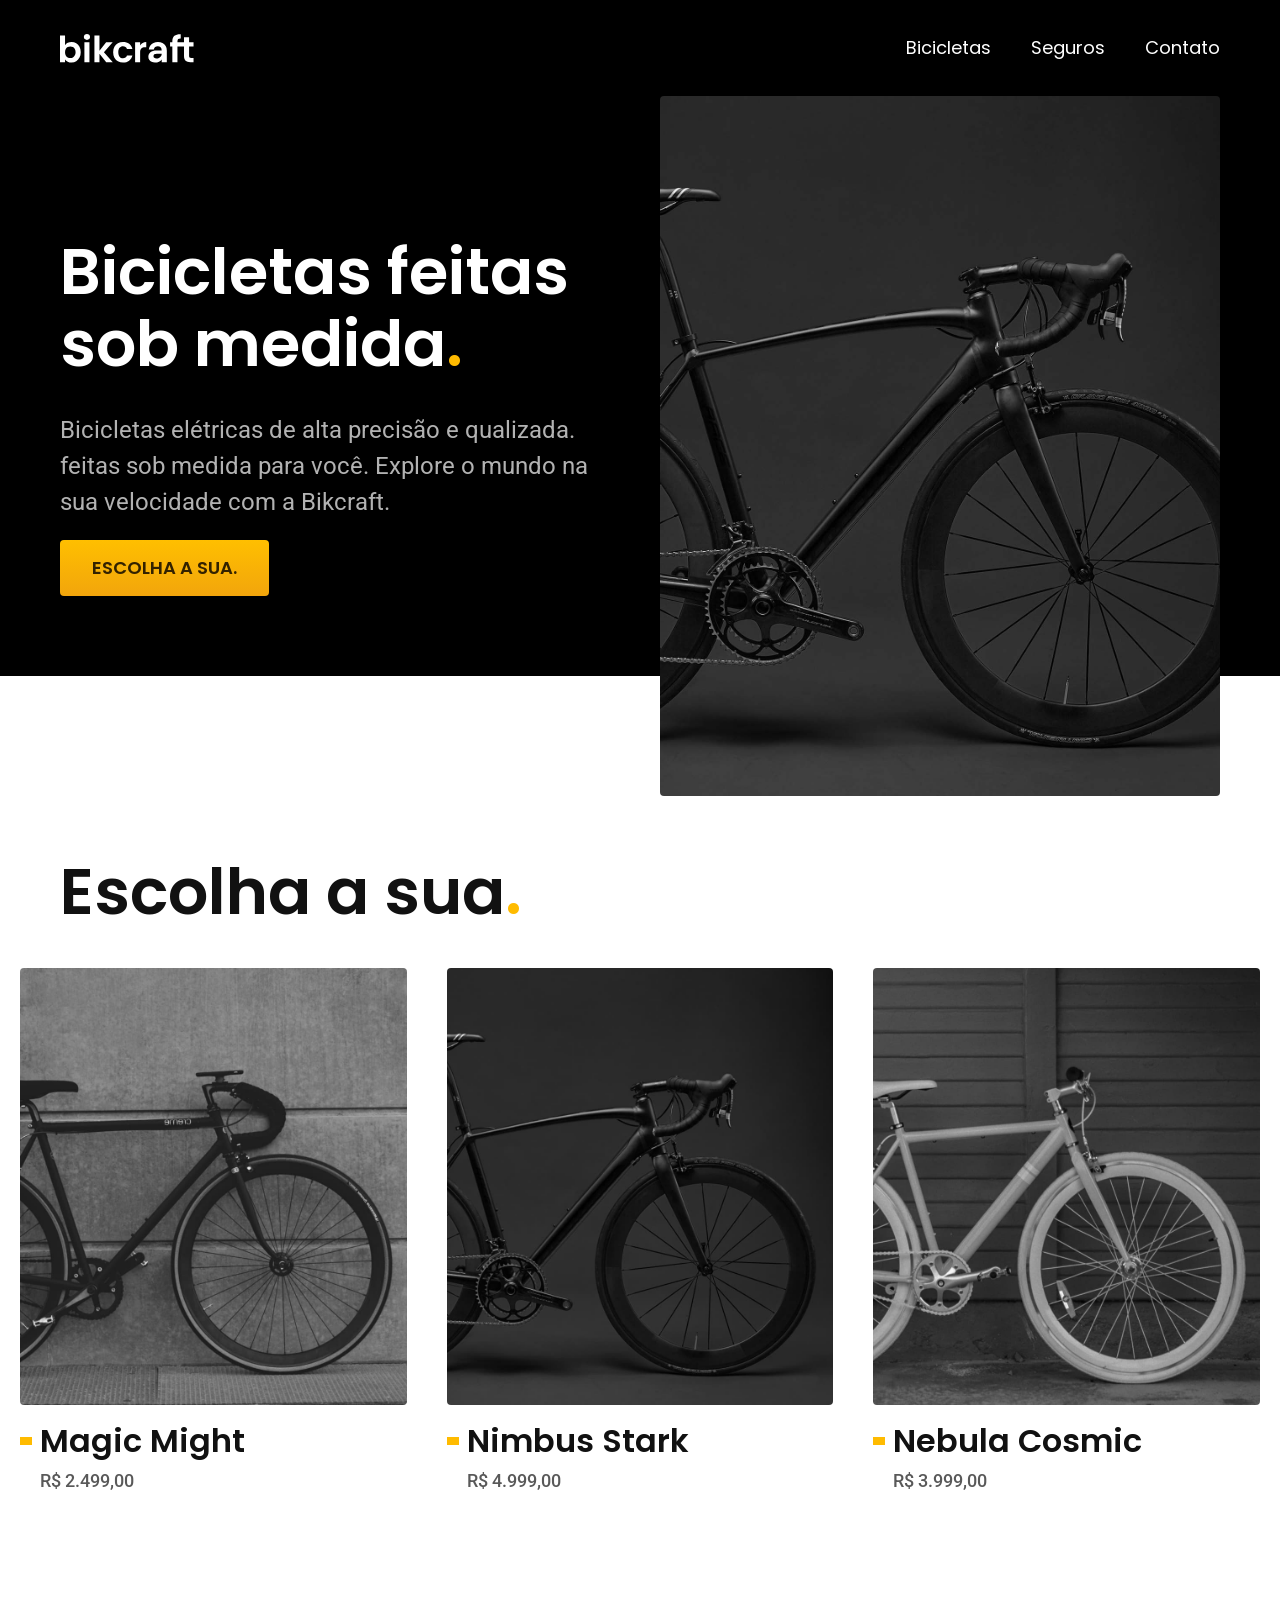
==== index.html @ 923df73c "Inclusão da classe container no projeto Bikcraft. Implementação da classe utilitária container no pr" ====
<!DOCTYPE html>
<html lang="pt-BR">

    <head>
        <meta charset="UTF-8">
        <meta name="viewport" content="width=device-width, initial-scale=1.0">
        <meta name="description" content="Bicicletas elétricas de alta precisão e qualidade, feitas sob medida para o cliente.  Explore o mundo na sua velocidade com a Bikcraft.">
        <title>Bikcraft - Bicicletas Elétricas</title>
        <link rel="stylesheet" href="css/style.css">

        <link rel="preconnect" href="https://fonts.googleapis.com">
        <link rel="preconnect" href="https://fonts.gstatic.com" crossorigin>
        <link href="https://fonts.googleapis.com/css2?family=Poppins:wght@400;600&family=Roboto:wght@400;500&display=swap" rel="stylesheet">

    </head>

    <body>

        <header class="header_background">
            <section class="header_container container">
                <div class="logo">
                    <a href="index.html" title="Página principal">
                        <img src="img/bikcraft.svg" alt="Logo da Bikcraft">
                    </a>
                </div>
                <nav aria-label="Navegação Primária">
                    <ul class="header_menu font-1-m cor_0">
                        <li>
                            <a href="pages/bicicleta.html" title="Página sobre bicicletas">Bicicletas</a>
                        </li>
                        <li>
                            <a href="pages/seguros.html" title="Página sobre seguros">Seguros</a>
                        </li>
                        <li>
                            <a href="pages/contato.html" title="Página sobre contato">Contato</a>
                        </li>
                    </ul>
                </nav>
            </section>
        </header>

        <main class="introducao_background">
            <section class="introducao_container container">
                <div class="introducao_conteudo">
                    <h1 class="font-1-xxl cor_0">Bicicletas feitas sob medida<span class="cor_p1">.</span></h1>
                    <p class="font-2-l cor_5">
                        Bicicletas elétricas de alta precisão e qualizada. feitas sob medida para você.  Explore o mundo na sua velocidade com a Bikcraft.
                    </p>
                    <a href="pages/bicicleta.html" class="botao">Escolha a sua.</a>
                </div>
                <div class="introducao_imagem">
                    <img src="img/fotos/introducao.jpg" alt="Uma bicicleta el´trica preta">
                </div>
            </section>
        </main>

        <article class="bicicletas_lista">
            <h2 class="font-1-xxl container">Escolha a sua<span class="cor_p1">.</span></h2>
            <ul>
                <li>
                    <a href="pages/bicicletas/magic.html">
                        <img src="img/bicicletas/magic-home.jpg" alt="Bicicleta preta">
                        <h3 class="font-1-xl">Magic Might</h3>
                        <span class="font-2-m cor_8">R$ 2.499,00</span>
                    </a>
                </li>

                <li>
                    <a href="pages/bicicletas/nimbus.html">
                        <img src="img/bicicletas/nimbus-home.jpg" alt="Bicicleta preta">
                        <h3 class="font-1-xl">Nimbus Stark</h3>
                        <span class="font-2-m cor_8">R$ 4.999,00</span>
                    </a>
                </li>

                <li>
                    <a href="pages/bicicletas/magic.html">
                        <img src="img/bicicletas/nebula-home.jpg" alt="Bicicleta preta">
                        <h3 class="font-1-xl">Nebula Cosmic</h3>
                        <span class="font-2-m cor_8">R$ 3.999,00</span>
                    </a>
                </li>
            </ul>
        </article>

    </body>

</html>
---- css/style.css ----
@import url("./global/global.css");
@import url("./utilidades/tipografia.css");
@import url("./utilidades/cores.css");

@import url("./global/header.css");

/* Utilidades */
@import url("./utilidades/componentes.css");

/* Home */
@import url("./home/introducao.css");

/* Bicicletas */
@import url("./bicicletas/bicicletas_lista.css");
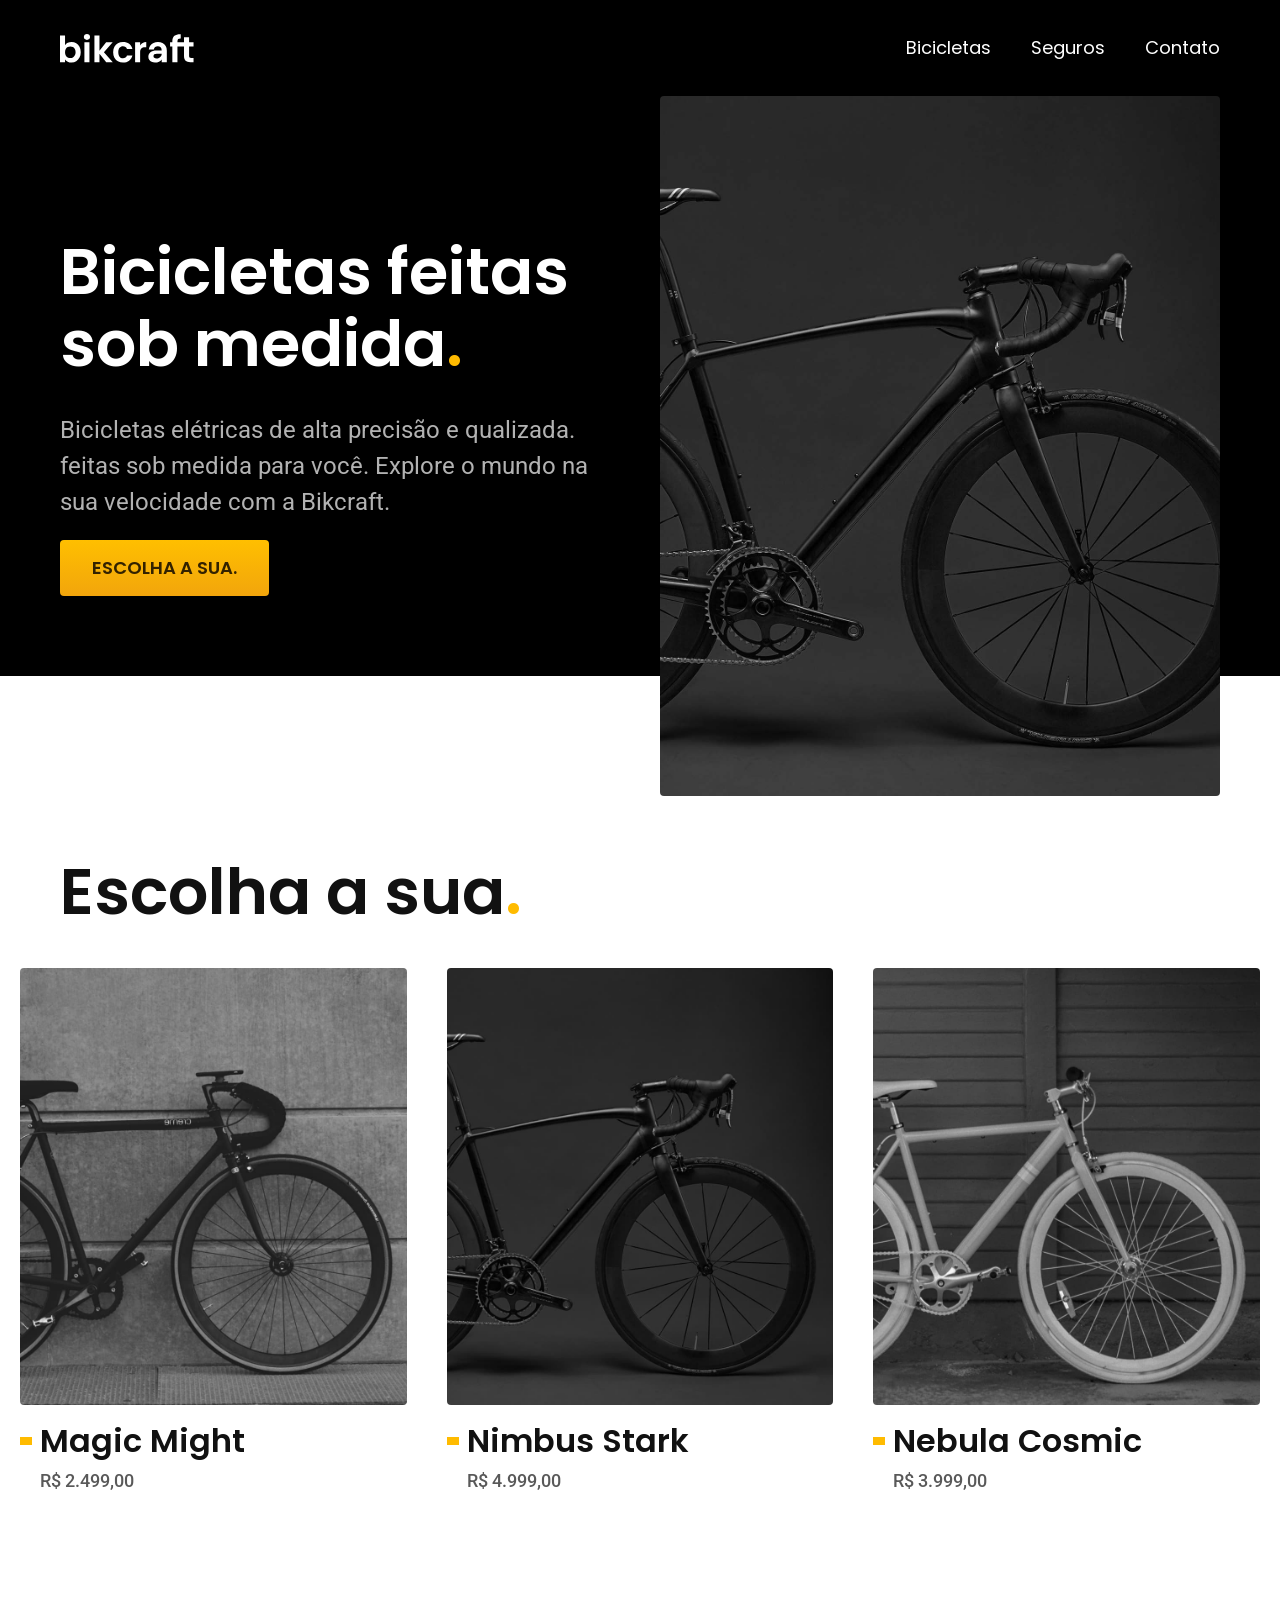
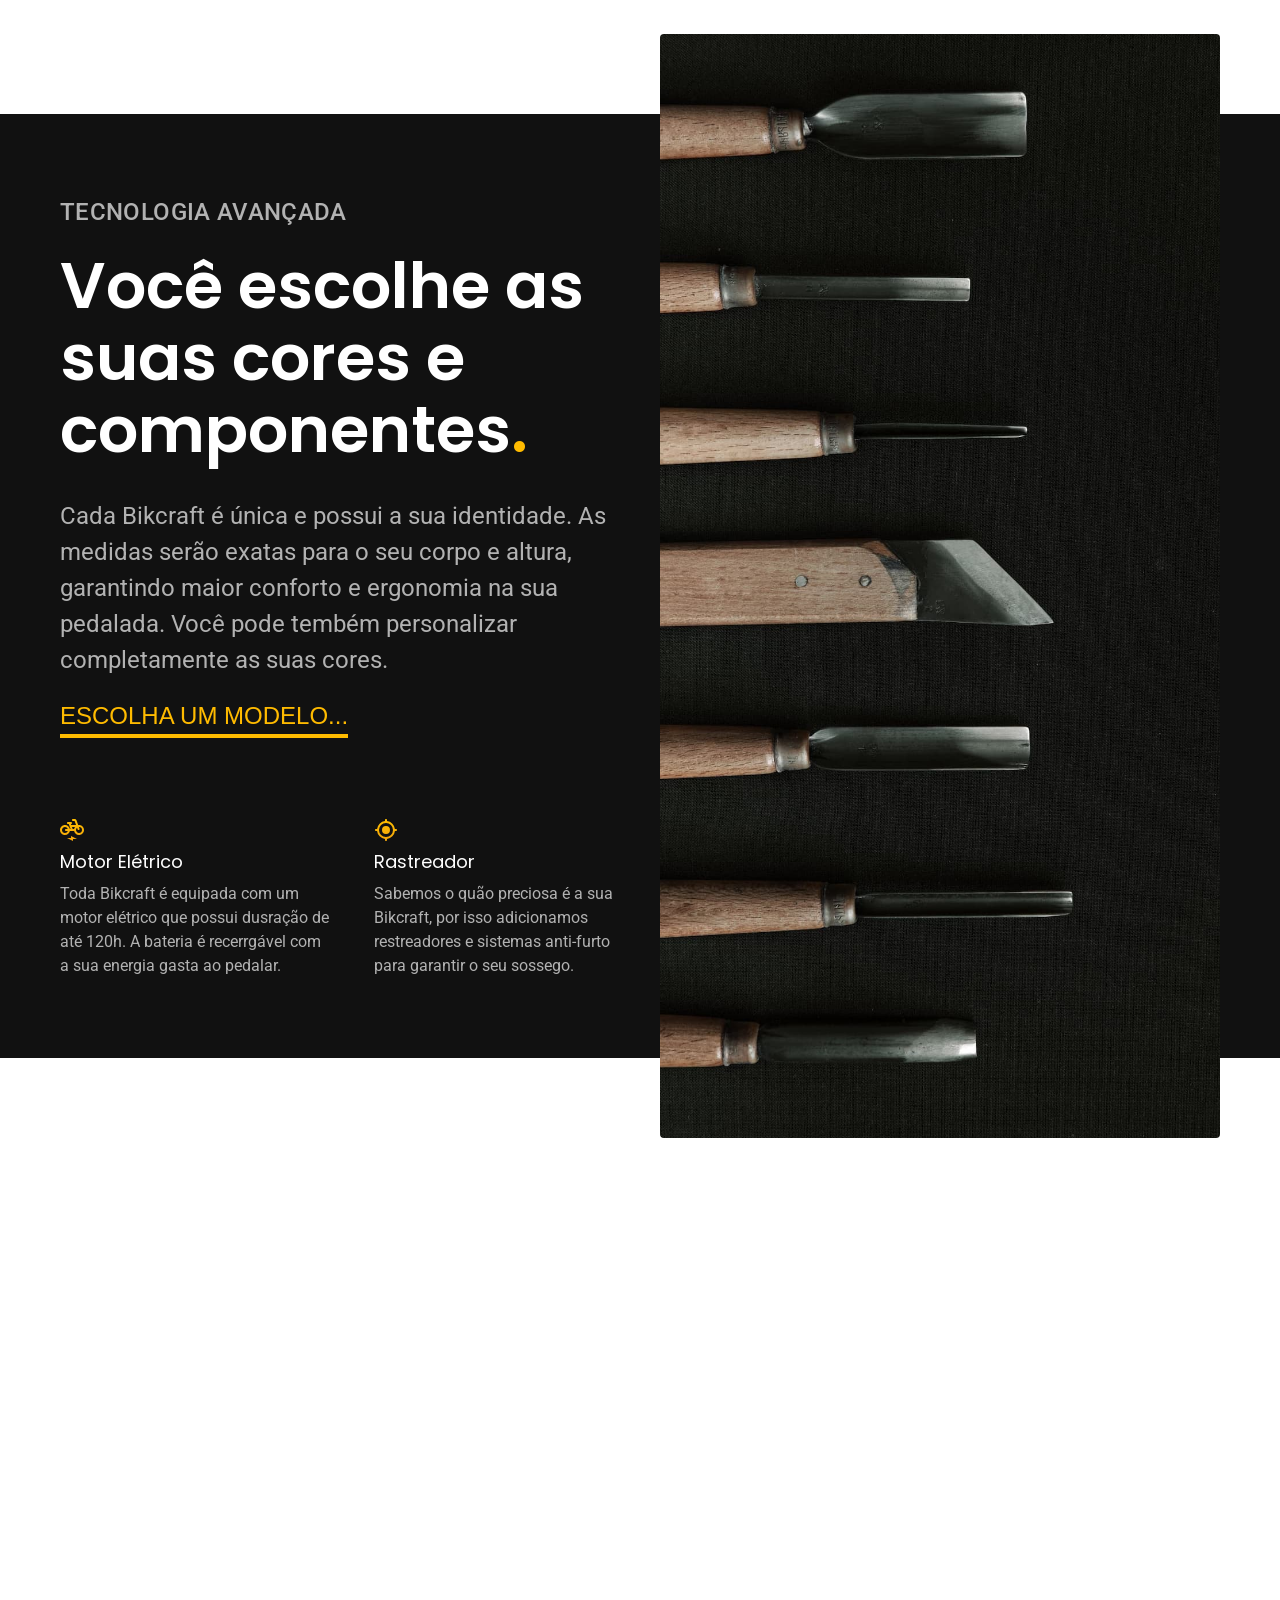
==== commit 722cf653: "Inclusão da área Tecnologia no projeto Bikcraft. Implementação da área de tecnologia ( Ferramentas u" ====
--- a/index.html
+++ b/index.html
@@ -15,6 +15,8 @@
     </head>
 
     <body>
+
+        <!-- Header -->
 
         <header class="header_background">
             <section class="header_container container">
@@ -39,6 +41,8 @@
             </section>
         </header>
 
+        <!-- Área de Introdução -->
+
         <main class="introducao_background">
             <section class="introducao_container container">
                 <div class="introducao_conteudo">
@@ -53,6 +57,8 @@
                 </div>
             </section>
         </main>
+
+        <!-- Lista de Bicicletas -->
 
         <article class="bicicletas_lista">
             <h2 class="font-1-xxl container">Escolha a sua<span class="cor_p1">.</span></h2>
@@ -83,6 +89,47 @@
             </ul>
         </article>
 
+        <!-- Área Tecnologia -->
+
+        <article class="tecnologia_background">
+            <div class="tecnologia_container container">
+
+                <div class="tecnologia_conteudo">
+                    <span class="font-2-l-b cor_5">Tecnologia Avançada</span>
+                    <h2 class="font-1-xxl cor_0">Você escolhe as suas cores e componentes<span class="cor_p1">.</span> </h2>
+                    <p class="font-2-l cor_5">
+                        Cada Bikcraft é única e possui a sua identidade.  As medidas serão exatas para o seu corpo e altura, garantindo maior conforto e ergonomia na sua pedalada.  Você pode tembém personalizar completamente as suas cores.
+                    </p>
+                    <a href="pages/bicicleta.html" class="link">Escolha um modelo...</a>
+
+                    <div class="tecnologia_vantagens">
+                        <div>
+                            <img src="img/icones/eletrica.svg" alt="">
+                            <h3 class="font-1-m cor_0">Motor Elétrico</h3>
+                            <p class="font-2-s cor_5">
+                                Toda Bikcraft é equipada com um motor elétrico que possui dusração de até 120h.  A bateria é recerrgável com a sua energia gasta ao pedalar.
+                            </p>
+                        </div>
+                        <div>
+                            <img src="img/icones/rastreador.svg" alt="">
+                            <h3 class="font-1-m cor_0">Rastreador</h3>
+                            <p class="font-2-s cor_5">
+                                Sabemos o quão preciosa é a sua Bikcraft, por isso adicionamos restreadores e sistemas anti-furto para garantir o seu sossego.
+                            </p>
+                        </div>
+                    </div>
+
+                </div>
+
+                <div class="tecnologia_imagem">
+
+                    <img src="img/fotos/tecnologia.jpg" alt="">
+
+                </div>
+
+            </div>
+        </article>
+
     </body>
 
 </html>
--- a/css/style.css
+++ b/css/style.css
@@ -9,6 +9,7 @@
 
 /* Home */
 @import url("./home/introducao.css");
+@import url("./home/tecnologia.css");
 
 /* Bicicletas */
 @import url("./bicicletas/bicicletas_lista.css");
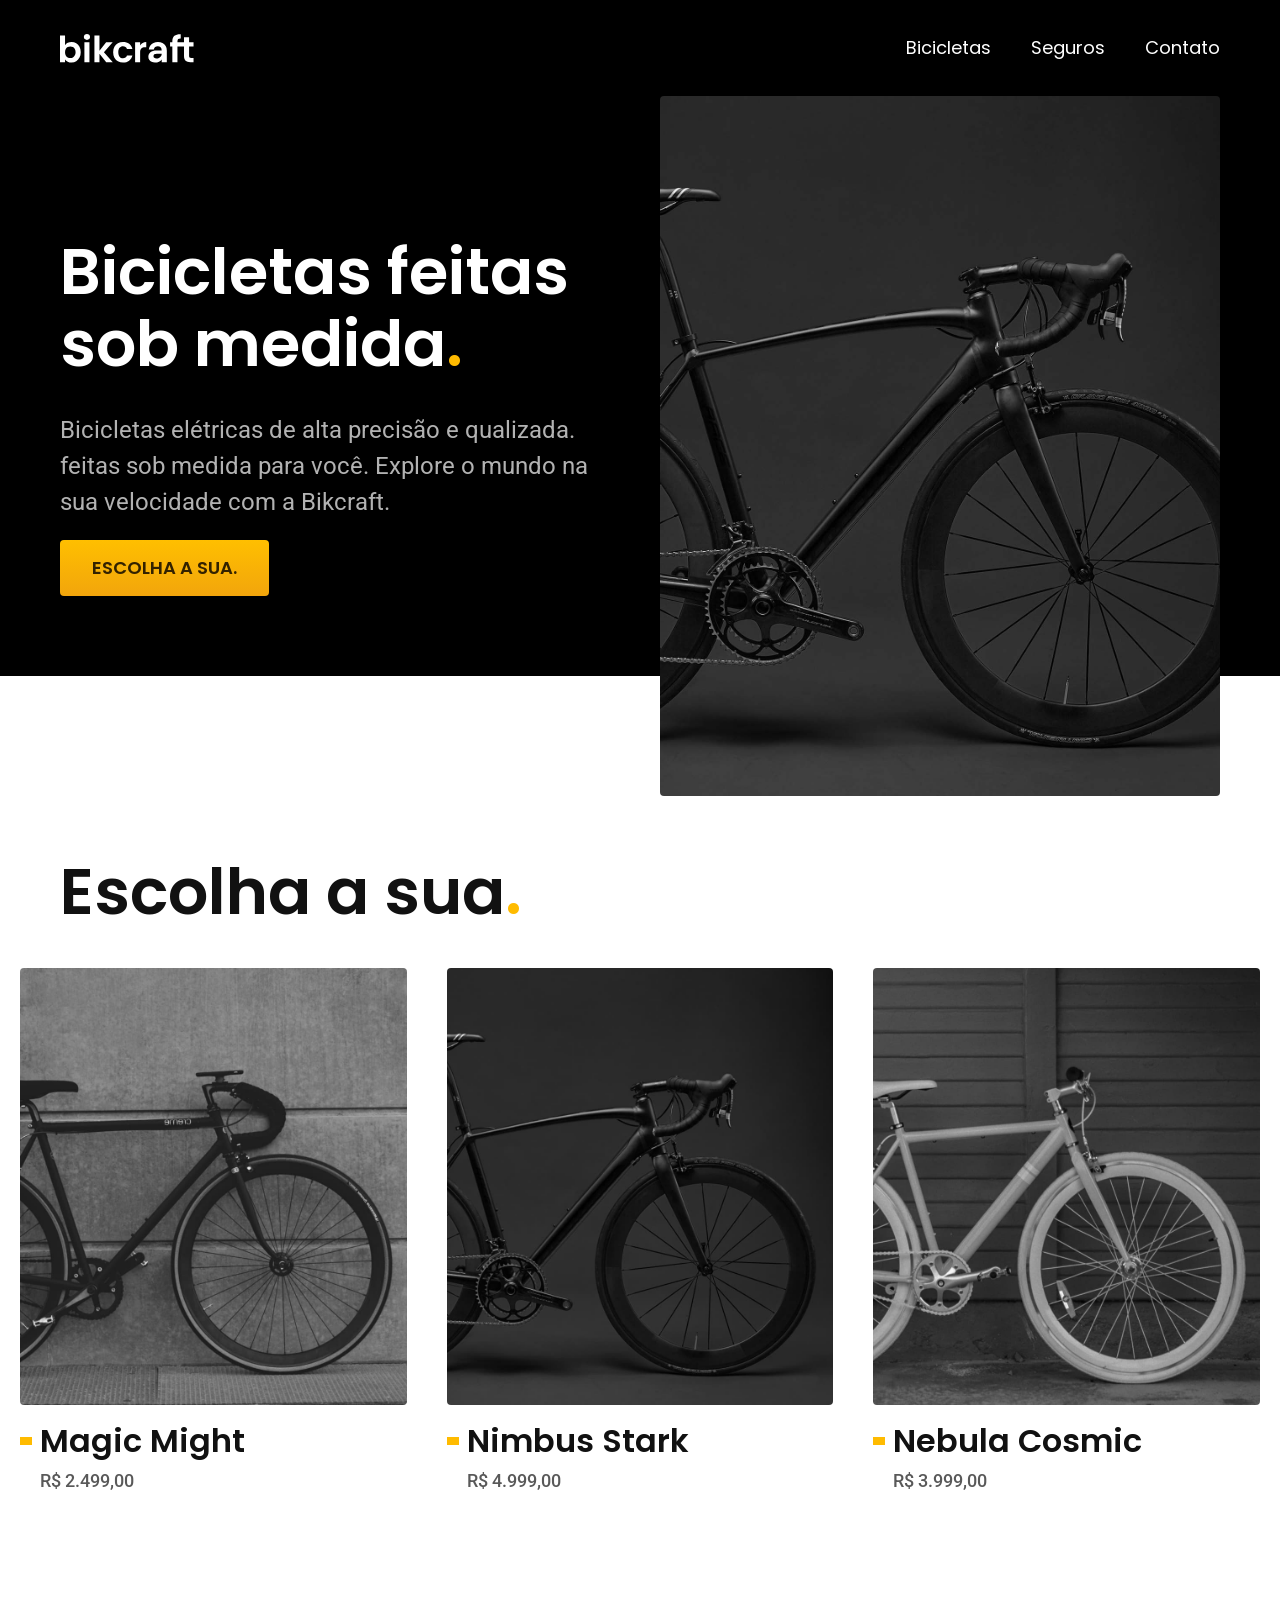
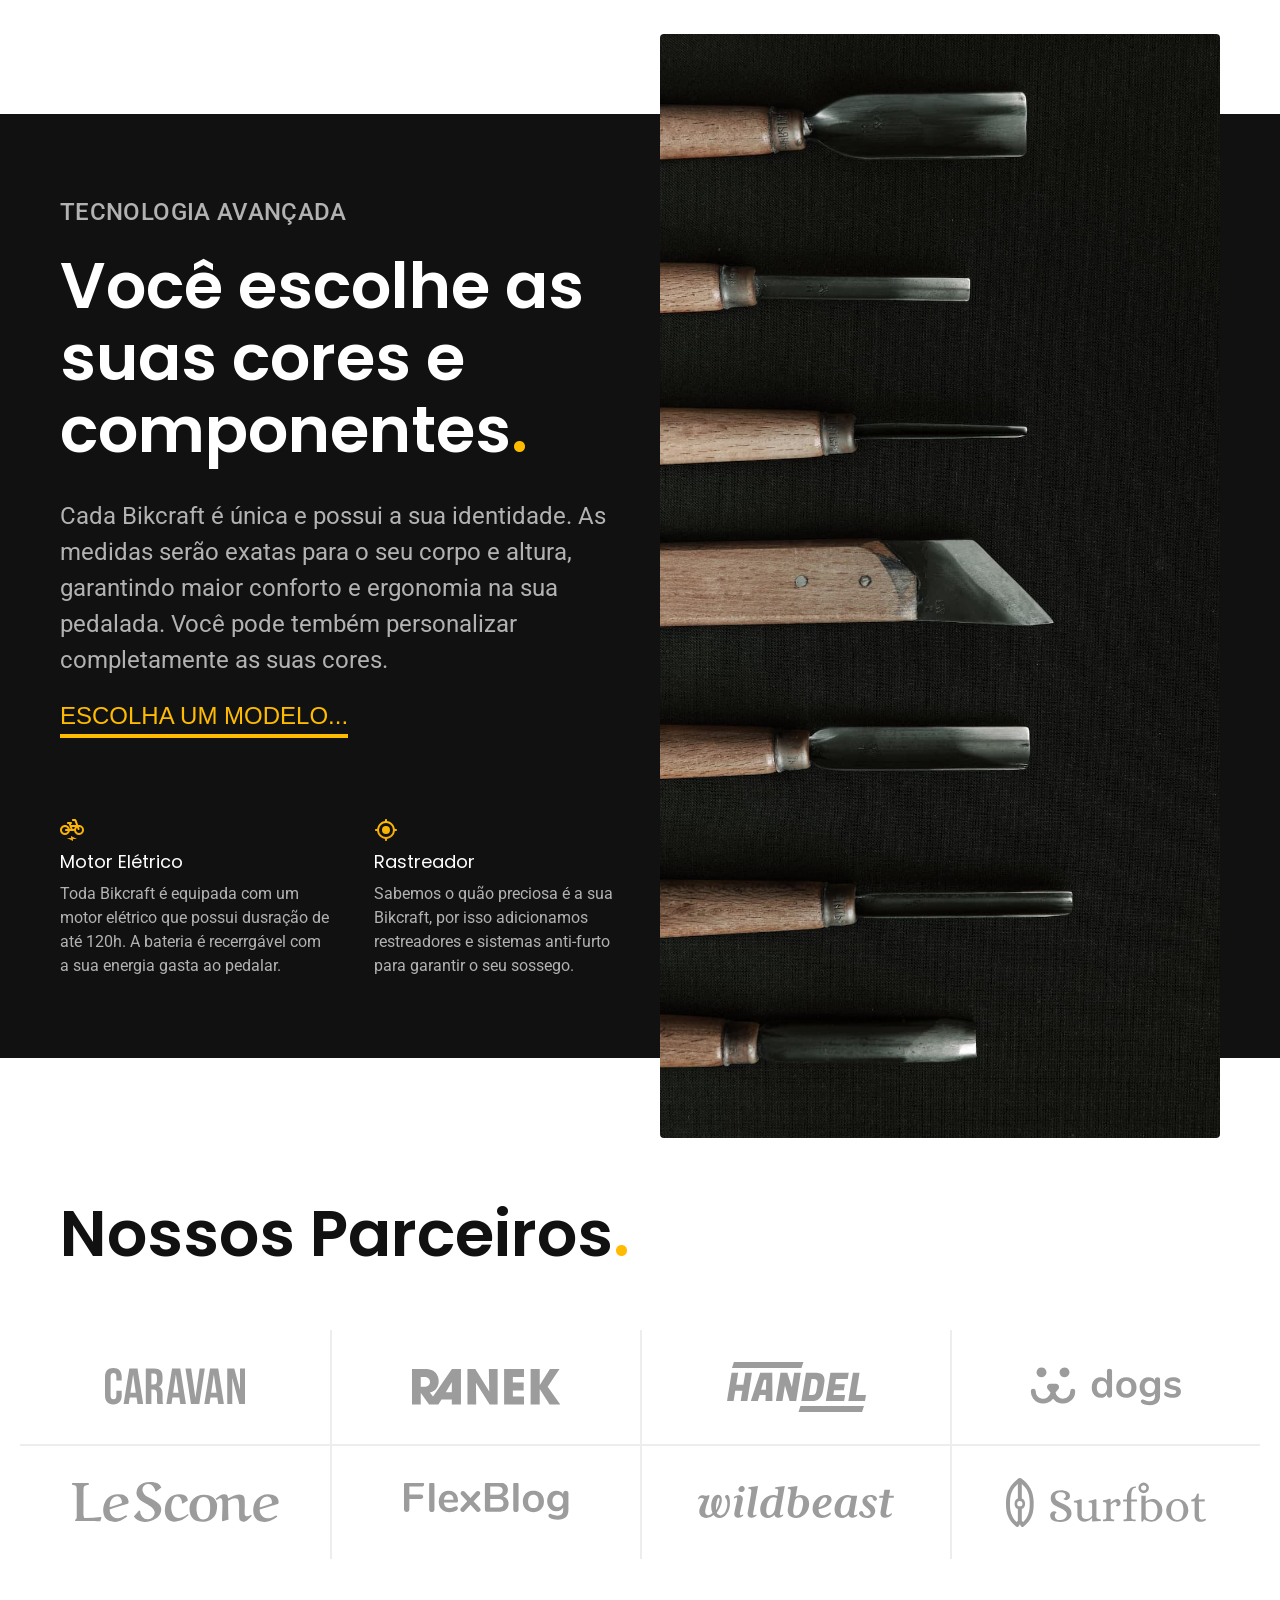
==== commit 30b1dffe: "Inclusão da área Parceiros no projeto Bikcraft. Implementação da área de Parceiros no projeto Bikcra" ====
--- a/index.html
+++ b/index.html
@@ -130,6 +130,37 @@
             </div>
         </article>
 
+        <section class="parceiros" aria-label="Nossos Parceiros">
+            <h2 class="container font-1-xxl">Nossos Parceiros<span class="cor_p1">.</span></h2>
+
+            <ul>
+                <li>
+                    <img src="img/parceiros/caravan.svg" alt="Caravan">
+                </li>
+                <li>
+                    <img src="img/parceiros/ranek.svg" alt="Ranek">
+                </li>
+                <li>
+                    <img src="img/parceiros/handel.svg" alt="Handel">
+                </li>
+                <li>
+                    <img src="img/parceiros/dogs.svg" alt="Dogs">
+                </li>
+                <li>
+                     <img src="img/parceiros/lescone.svg" alt="Lescone">
+                </li>
+                <li>
+                    <img src="img/parceiros/flexblog.svg" alt="Flexblog">
+                </li>
+                <li>
+                    <img src="img/parceiros/wildbeast.svg" alt="Wildbeast">
+                </li>
+                <li>
+                    <img src="img/parceiros/surfbot.svg" alt="Surfbot">
+                </li>
+            </ul>
+        </section>
+
     </body>
 
 </html>
--- a/css/style.css
+++ b/css/style.css
@@ -10,6 +10,7 @@
 /* Home */
 @import url("./home/introducao.css");
 @import url("./home/tecnologia.css");
+@import url("./home/parceiros.css");
 
 /* Bicicletas */
 @import url("./bicicletas/bicicletas_lista.css");
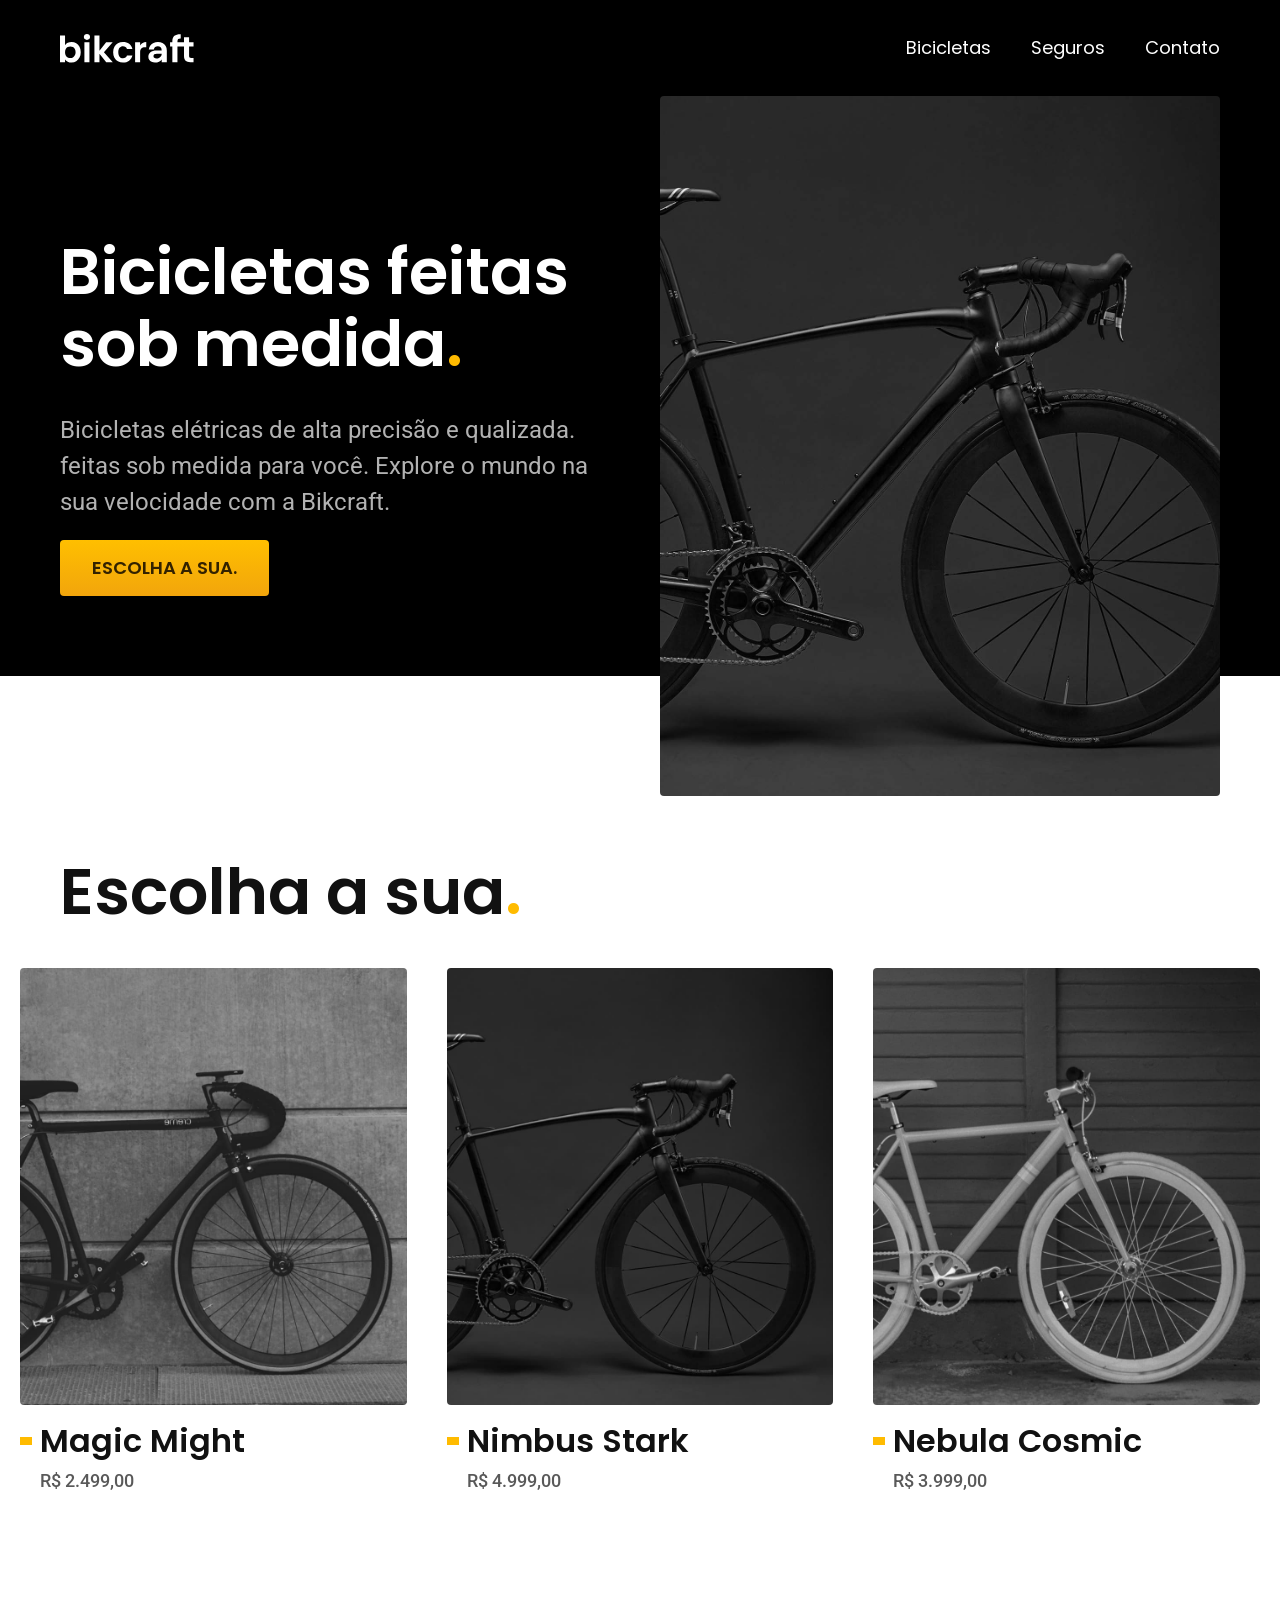
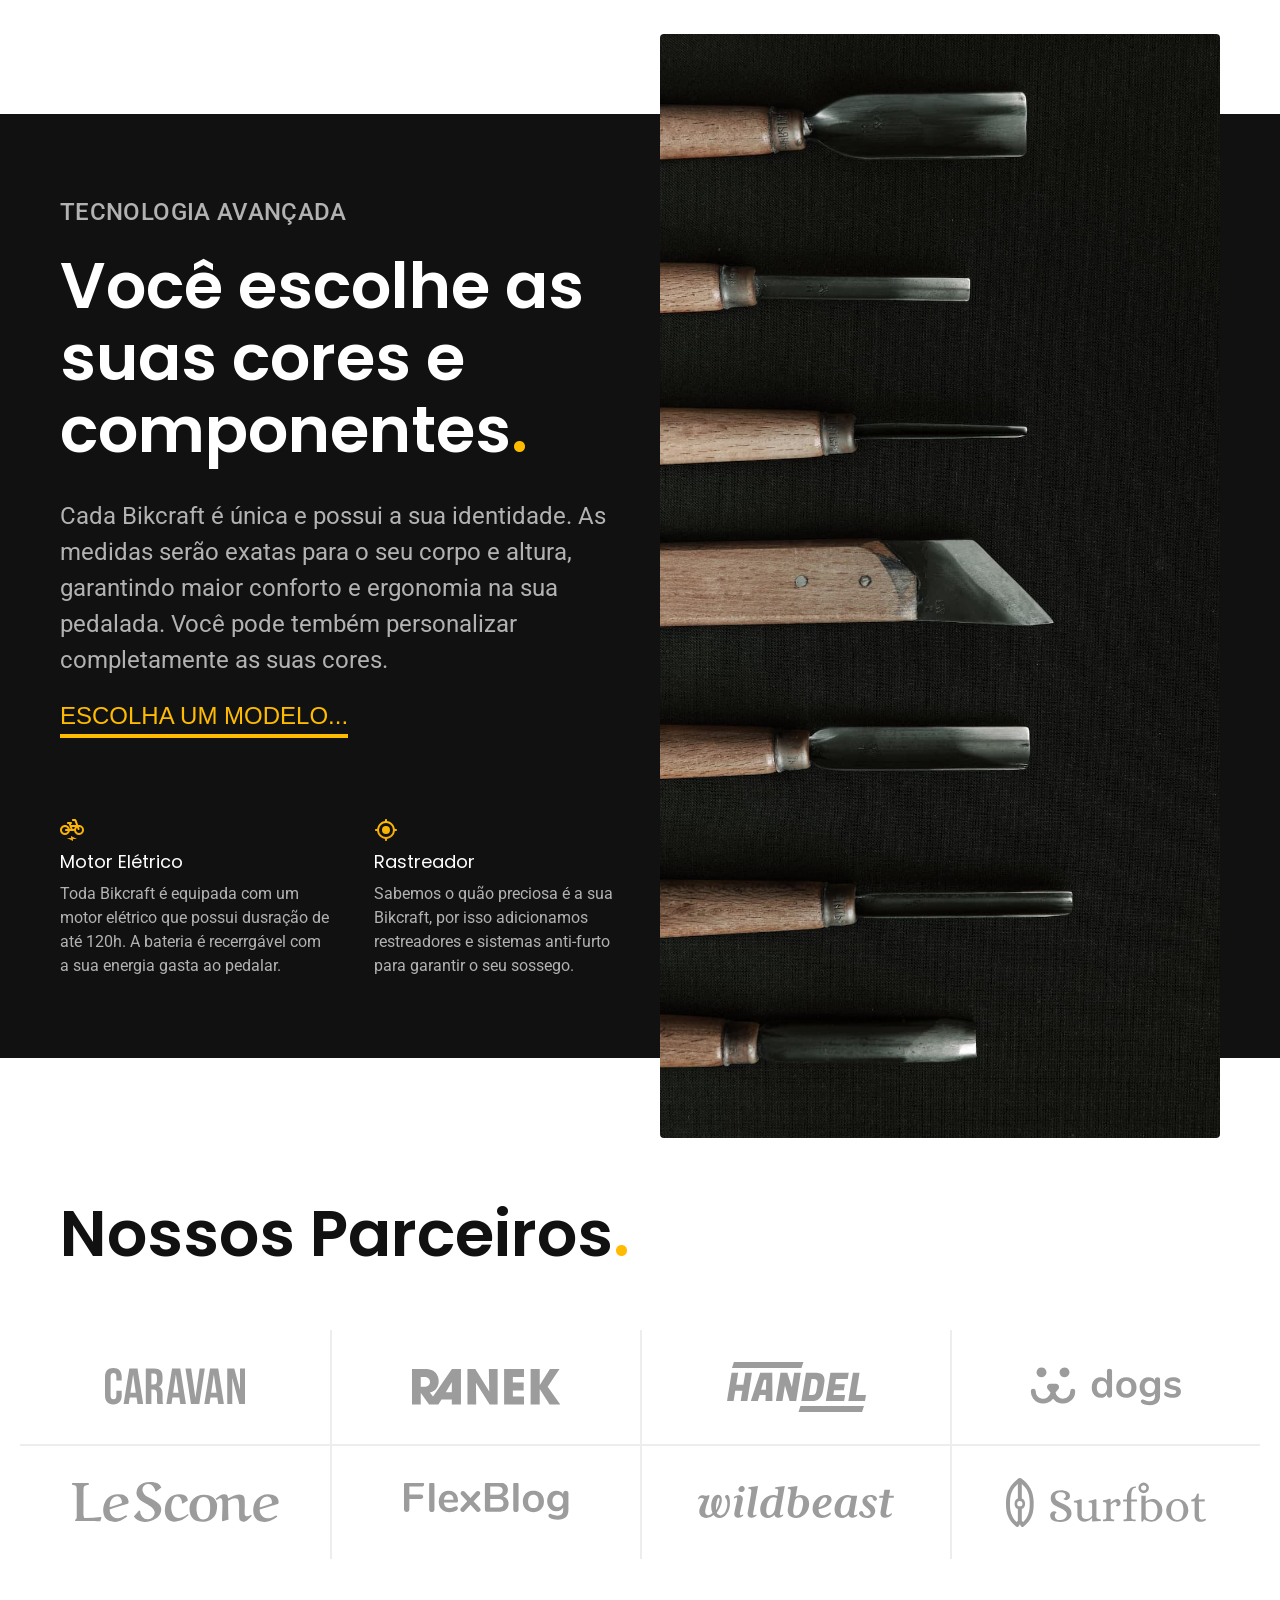
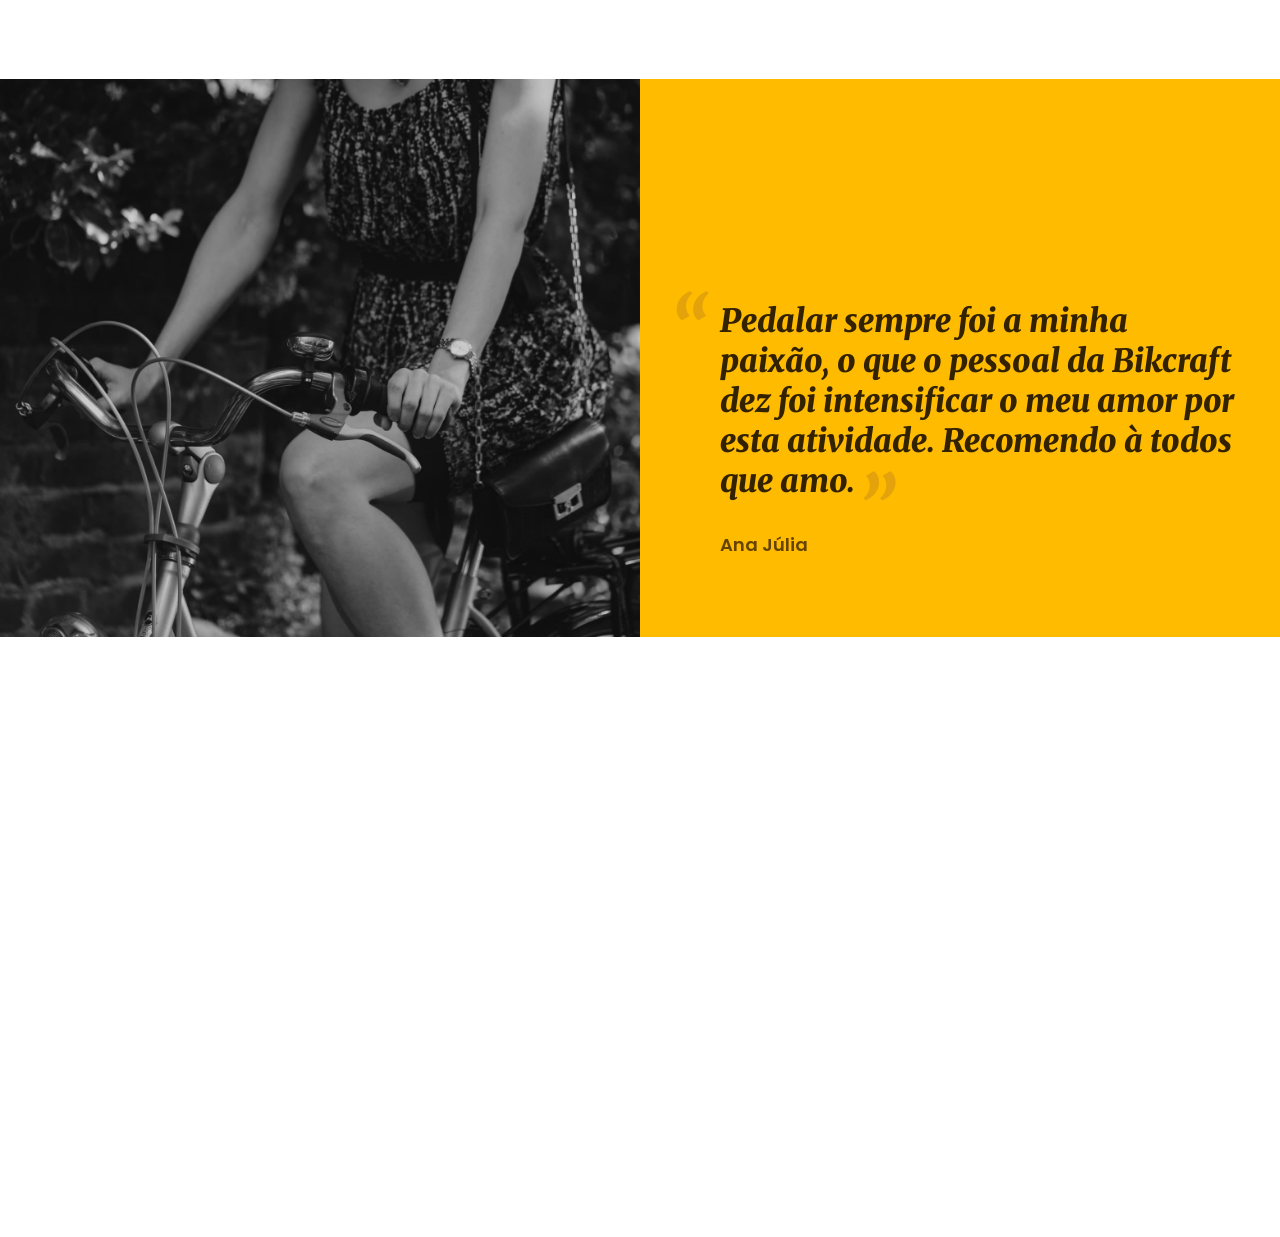
==== commit b6ddc260: "Inclusão da área de Depoimentos no projeto. Implementação da área de Depoimentos no projeto Bikcraft" ====
--- a/index.html
+++ b/index.html
@@ -10,8 +10,7 @@
 
         <link rel="preconnect" href="https://fonts.googleapis.com">
         <link rel="preconnect" href="https://fonts.gstatic.com" crossorigin>
-        <link href="https://fonts.googleapis.com/css2?family=Poppins:wght@400;600&family=Roboto:wght@400;500&display=swap" rel="stylesheet">
-
+        <link href="https://fonts.googleapis.com/css2?family=Merriweather:ital,wght@1,900&family=Poppins:wght@400;600&family=Roboto:wght@500&display=swap" rel="stylesheet">
     </head>
 
     <body>
@@ -130,6 +129,8 @@
             </div>
         </article>
 
+        <!-- Parceiros -->
+
         <section class="parceiros" aria-label="Nossos Parceiros">
             <h2 class="container font-1-xxl">Nossos Parceiros<span class="cor_p1">.</span></h2>
 
@@ -161,6 +162,23 @@
             </ul>
         </section>
 
+        <section class="depoimento" aria-label="Depoimento">
+
+            <div>
+                <img src="img/fotos/depoimento.jpg" alt="Pessoa pedalando uma bicicleta Bikcraft">
+            </div>
+
+            <div class="depoimento_conteudo">
+                <blockquote class="font-1-xl cor_p5">
+                    <p>
+                        Pedalar sempre foi a minha paixão, o que o pessoal da Bikcraft dez foi intensificar o meu amor por esta atividade. Recomendo à todos que amo.
+                    </p>
+                </blockquote>
+                <span class="font-1-m-b cor_p4">Ana Júlia</span>
+            </div>
+
+        </section>
+
     </body>
 
 </html>
--- a/css/style.css
+++ b/css/style.css
@@ -11,6 +11,7 @@
 @import url("./home/introducao.css");
 @import url("./home/tecnologia.css");
 @import url("./home/parceiros.css");
+@import url("./home/depoimento.css");
 
 /* Bicicletas */
 @import url("./bicicletas/bicicletas_lista.css");
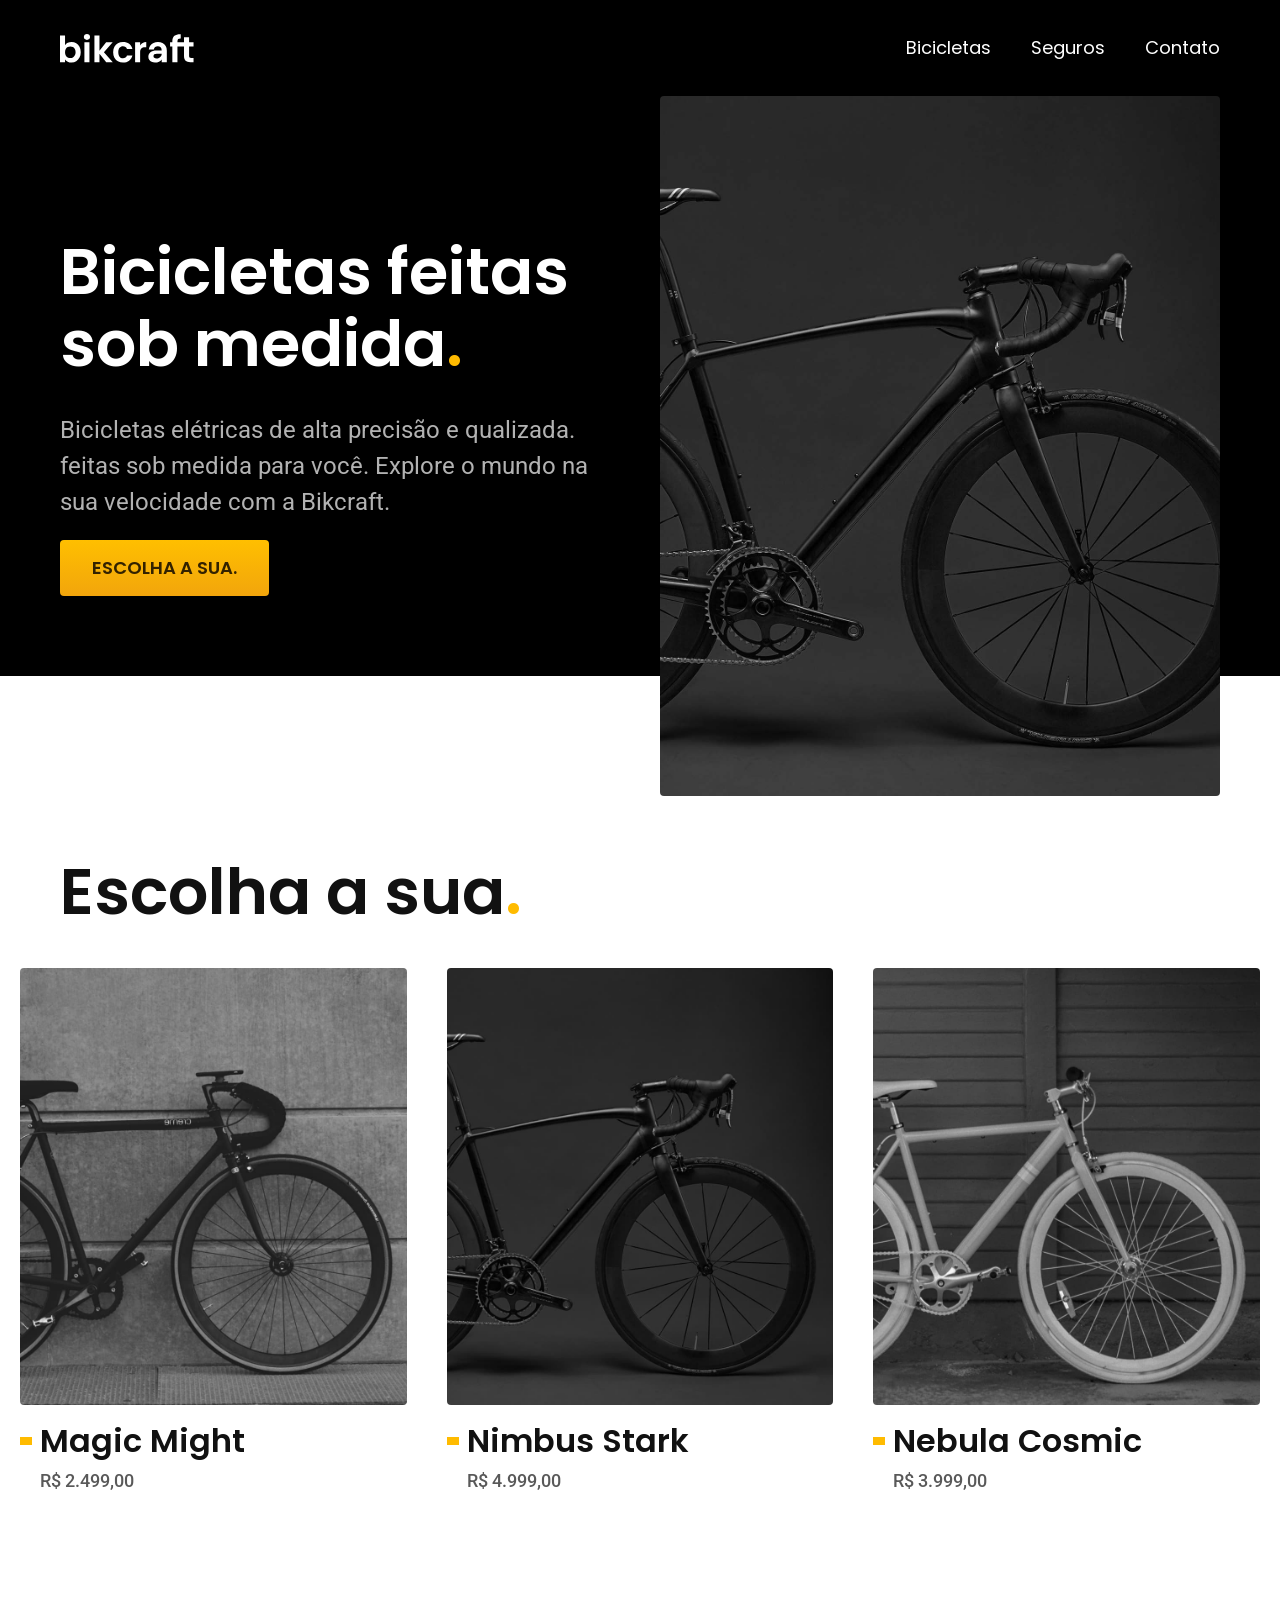
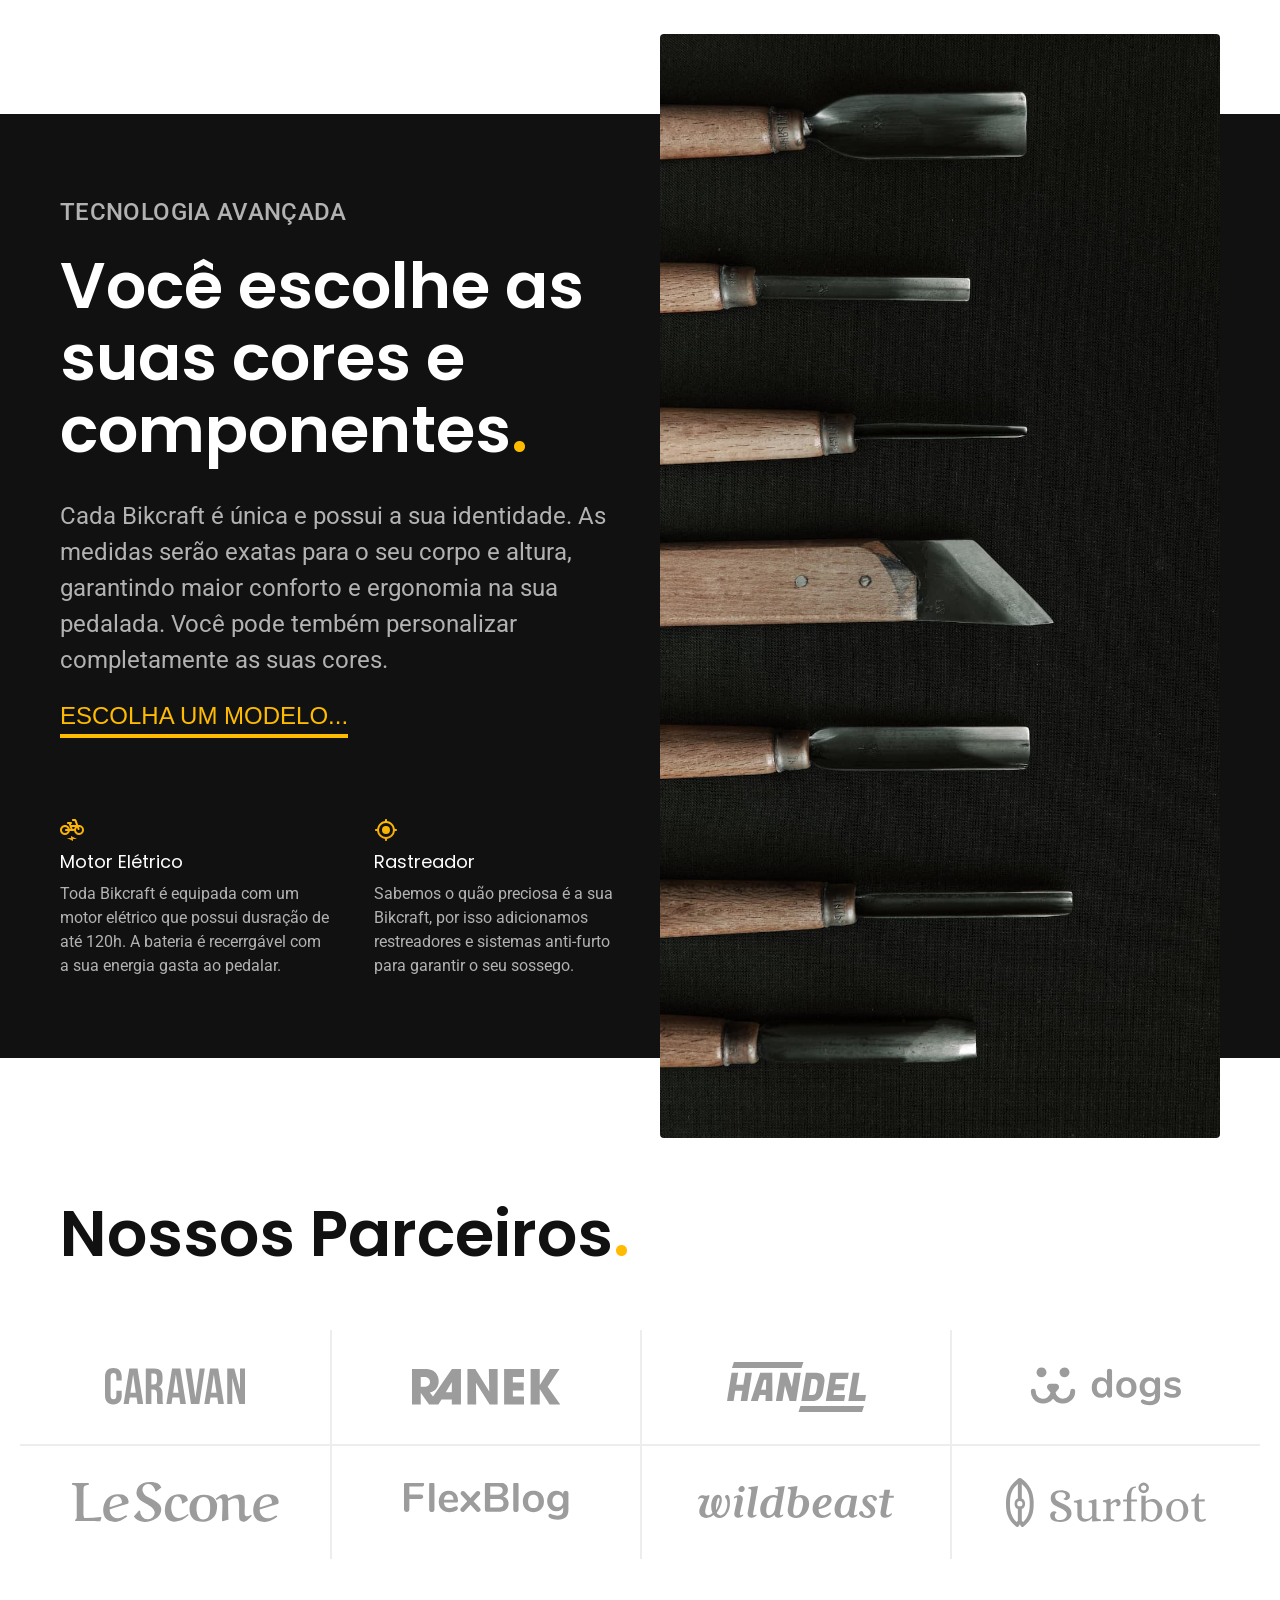
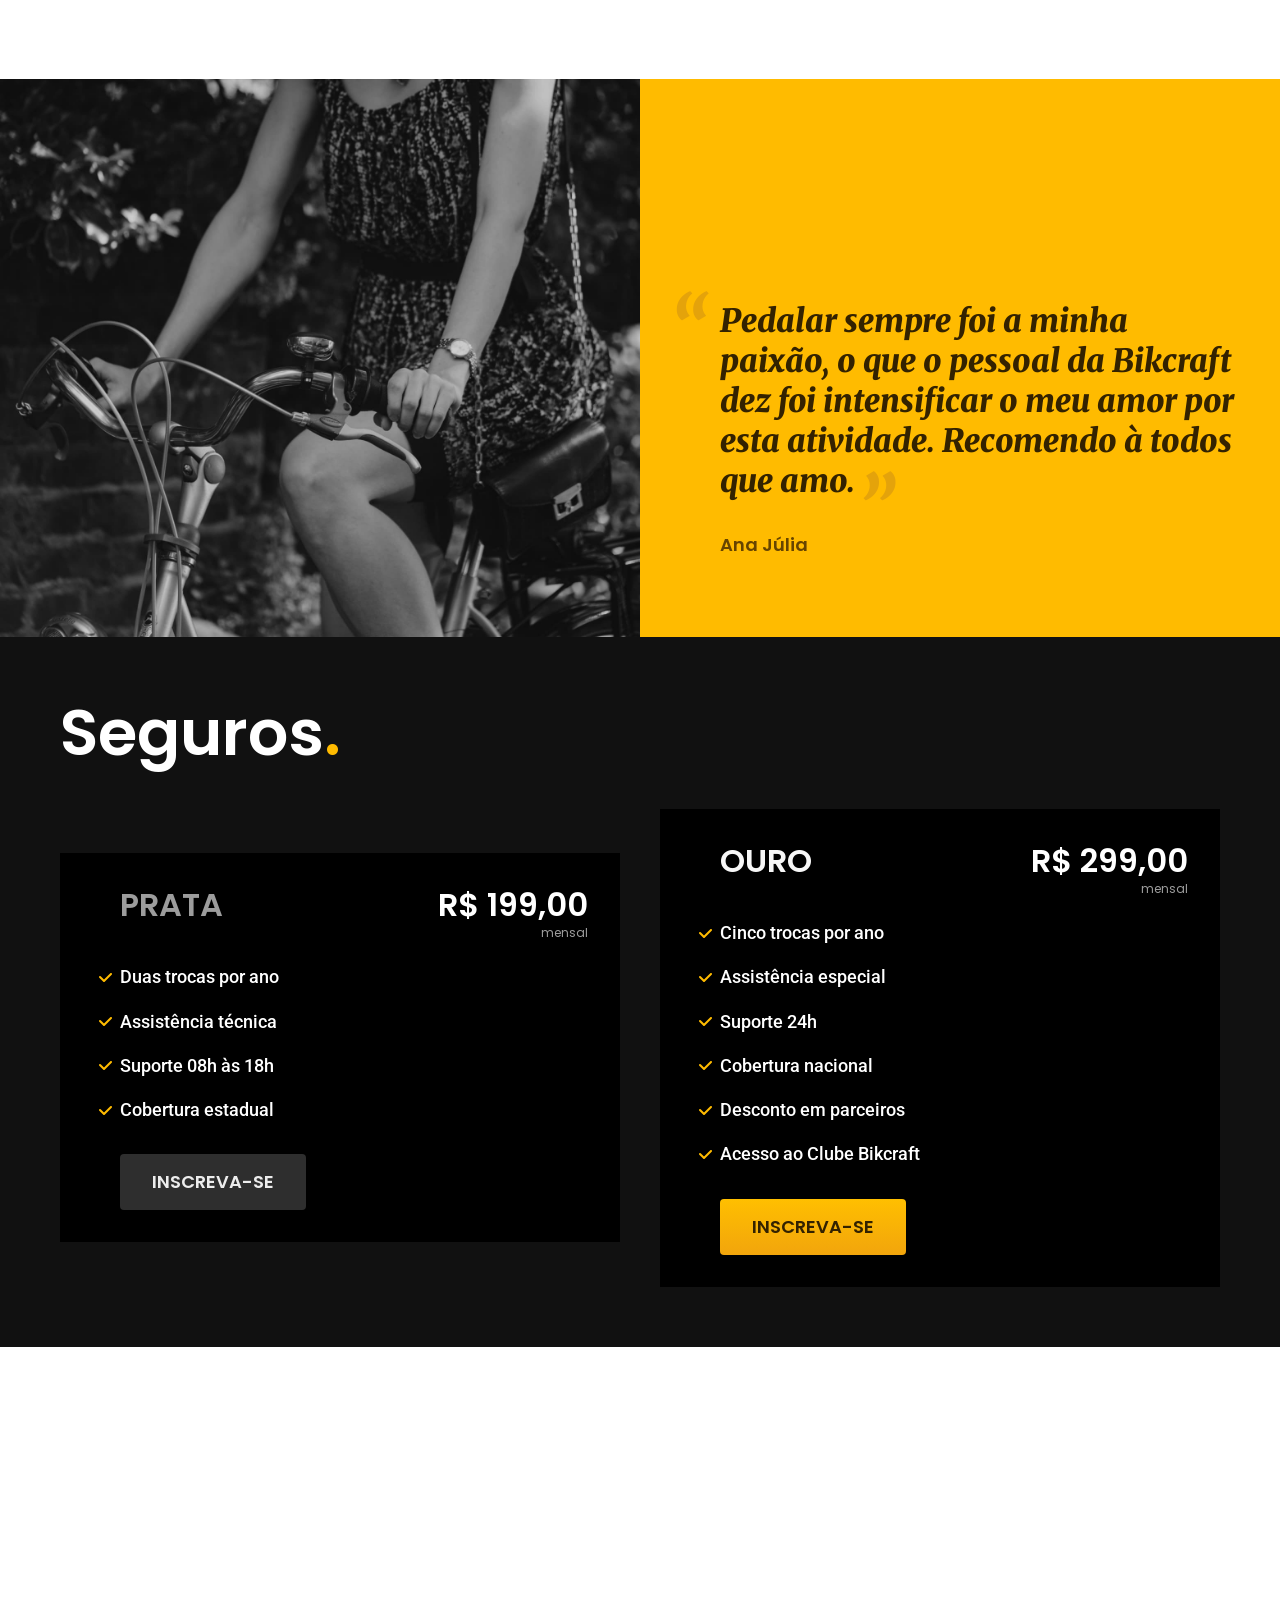
==== commit d1229831: "Inclusão da área de Seguros no projeto Bikcraft. Implementação da área de Seguros no projeto Bikcraf" ====
--- a/index.html
+++ b/index.html
@@ -162,6 +162,8 @@
             </ul>
         </section>
 
+        <!-- Depoimento -->
+
         <section class="depoimento" aria-label="Depoimento">
 
             <div>
@@ -179,6 +181,45 @@
 
         </section>
 
+        <!-- Seguros -->
+
+        <article class="seguros_background">
+
+            <div class="seguros container">
+                <h2 class="font-1-xxl cor_0">Seguros<span class="cor_p1">.</span> </h2>
+
+                <div class="seguros_item">
+                    <h3 class="font-1-xl cor_6">PRATA</h3>
+                    <span class="font-1-xl cor_0">R$ 199,00 <span class="font-1-xs cor_6">mensal</span></span>
+
+                    <ul class="font-2-m cor_0">
+                        <li>Duas trocas por ano</li>
+                        <li>Assistência técnica</li>
+                        <li>Suporte 08h às 18h</li>
+                        <li>Cobertura estadual</li>
+                    </ul>
+                    <a href="pages/orcamento.html" class="botao secundario">Inscreva-se</a>
+                </div>
+
+                <div class="seguros_item">
+                    <h3 class="font-1-xl cor_1">OURO</h3>
+                    <span class="font-1-xl cor_0">R$ 299,00 <span class="font-1-xs cor_6">mensal</span></span>
+
+                    <ul class="font-2-m cor_0">
+                        <li>Cinco trocas por ano</li>
+                        <li>Assistência especial</li>
+                        <li>Suporte 24h</li>
+                        <li>Cobertura nacional</li>
+                        <li>Desconto em parceiros</li>
+                        <li>Acesso ao Clube Bikcraft</li>
+                    </ul>
+                    <a href="pages/orcamento.html" class="botao">Inscreva-se</a>
+                </div>
+
+            </div>
+
+        </article>
+
     </body>
 
 </html>
--- a/css/style.css
+++ b/css/style.css
@@ -16,6 +16,8 @@
 /* Bicicletas */
 @import url("./bicicletas/bicicletas_lista.css");
 
+/* Seguros */
+@import url("./seguros/seguros.css");
 
 
 
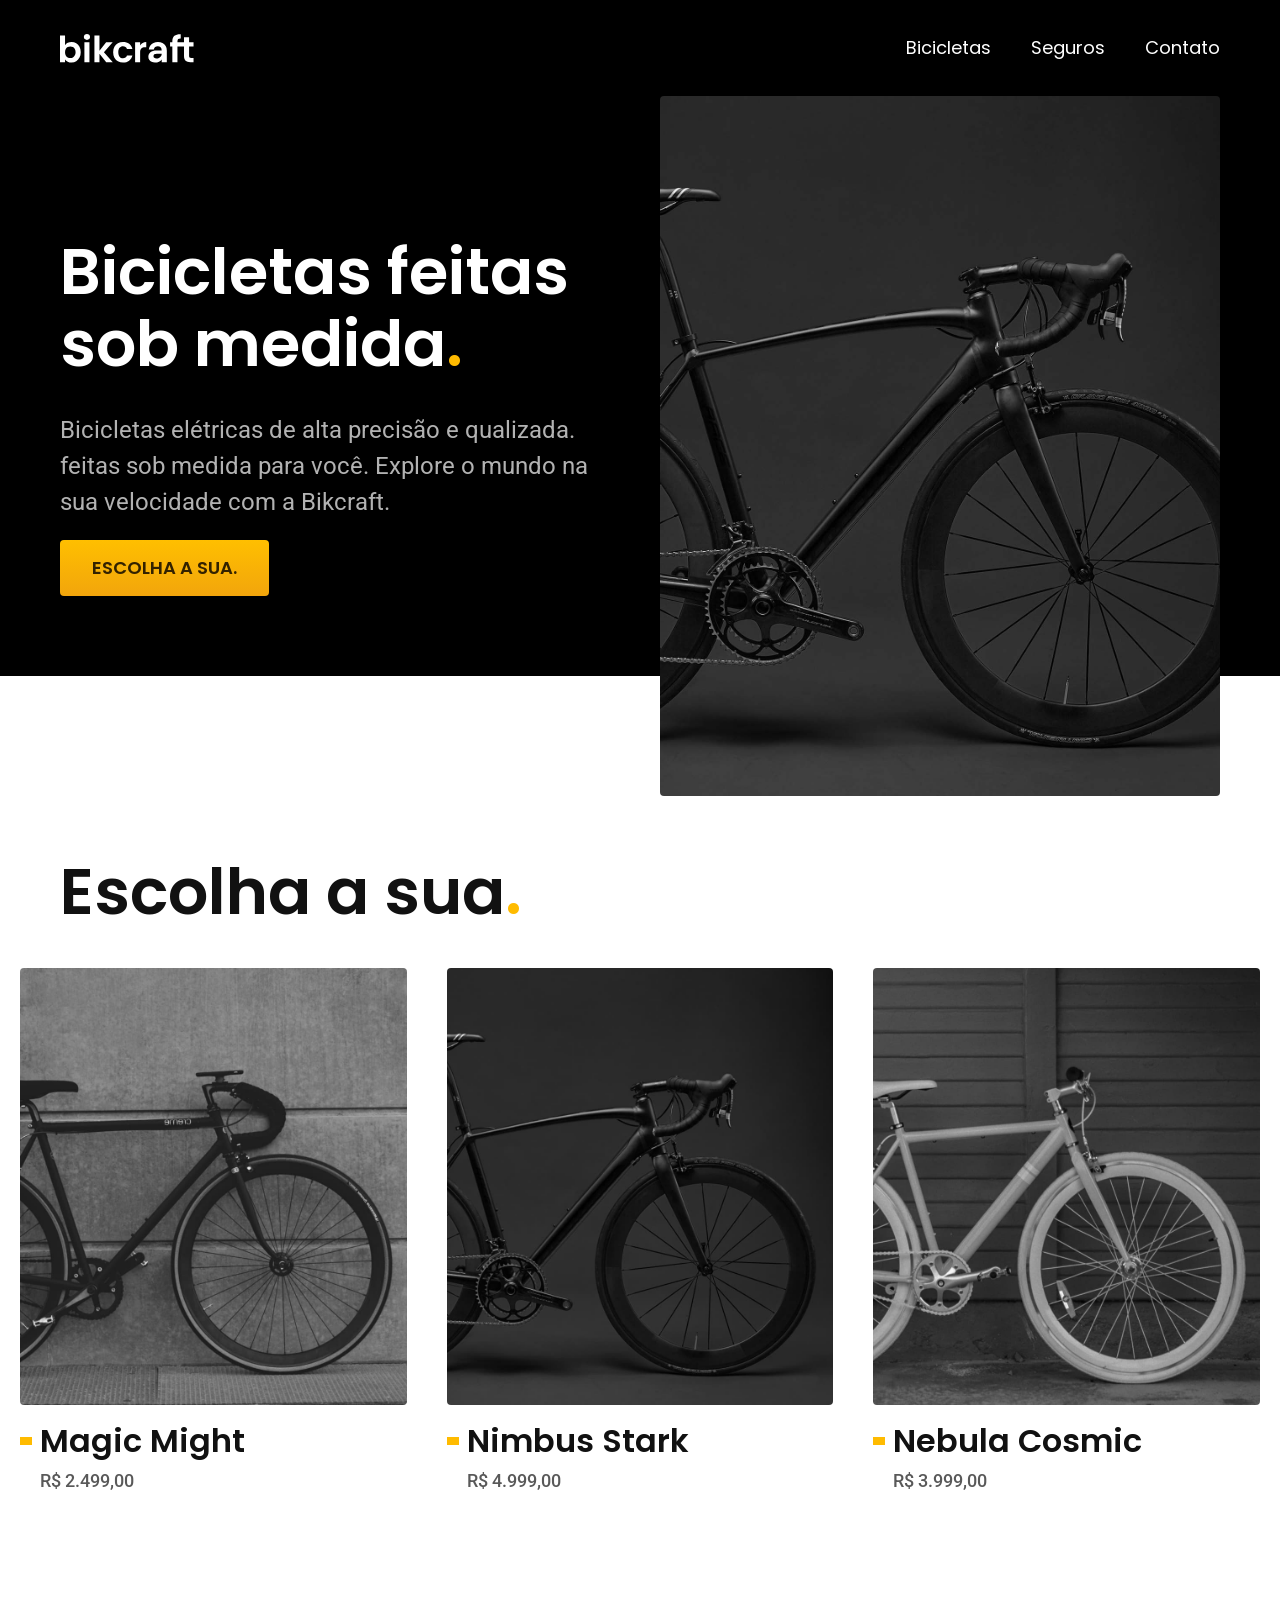
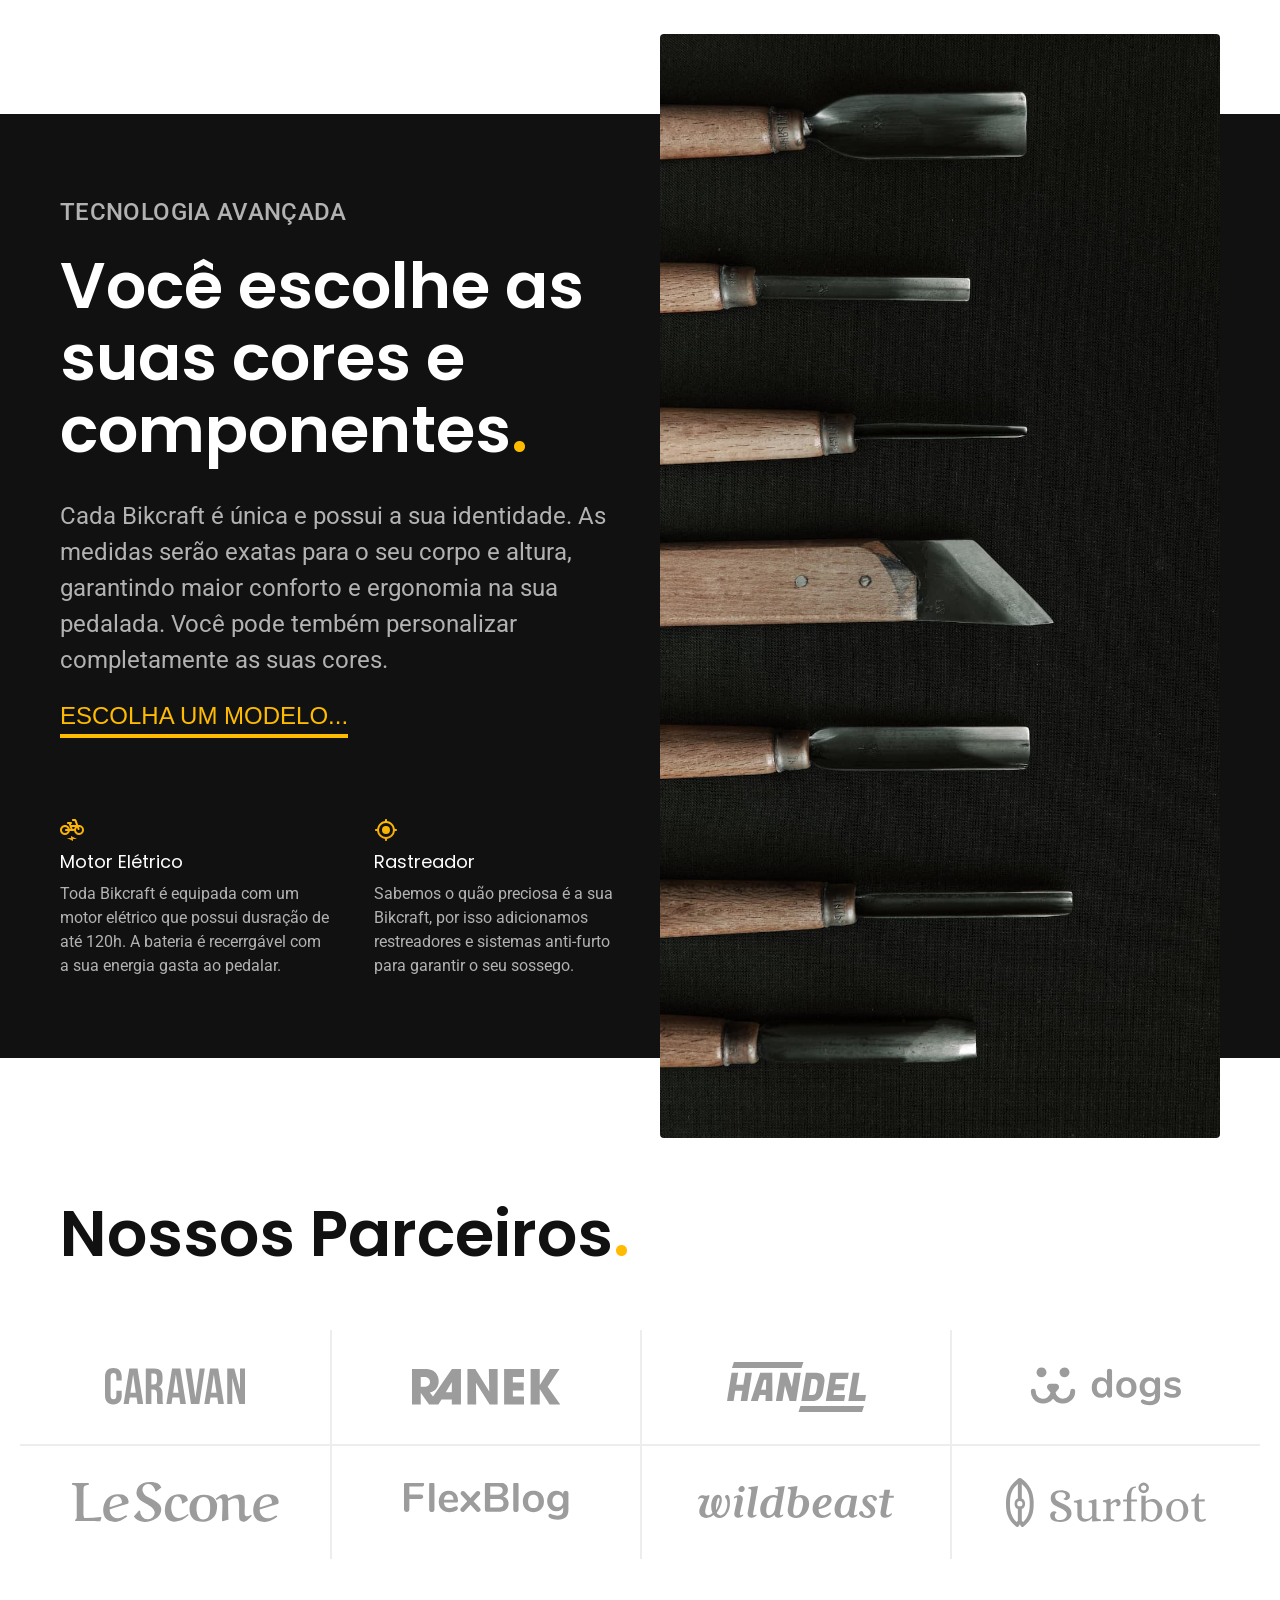
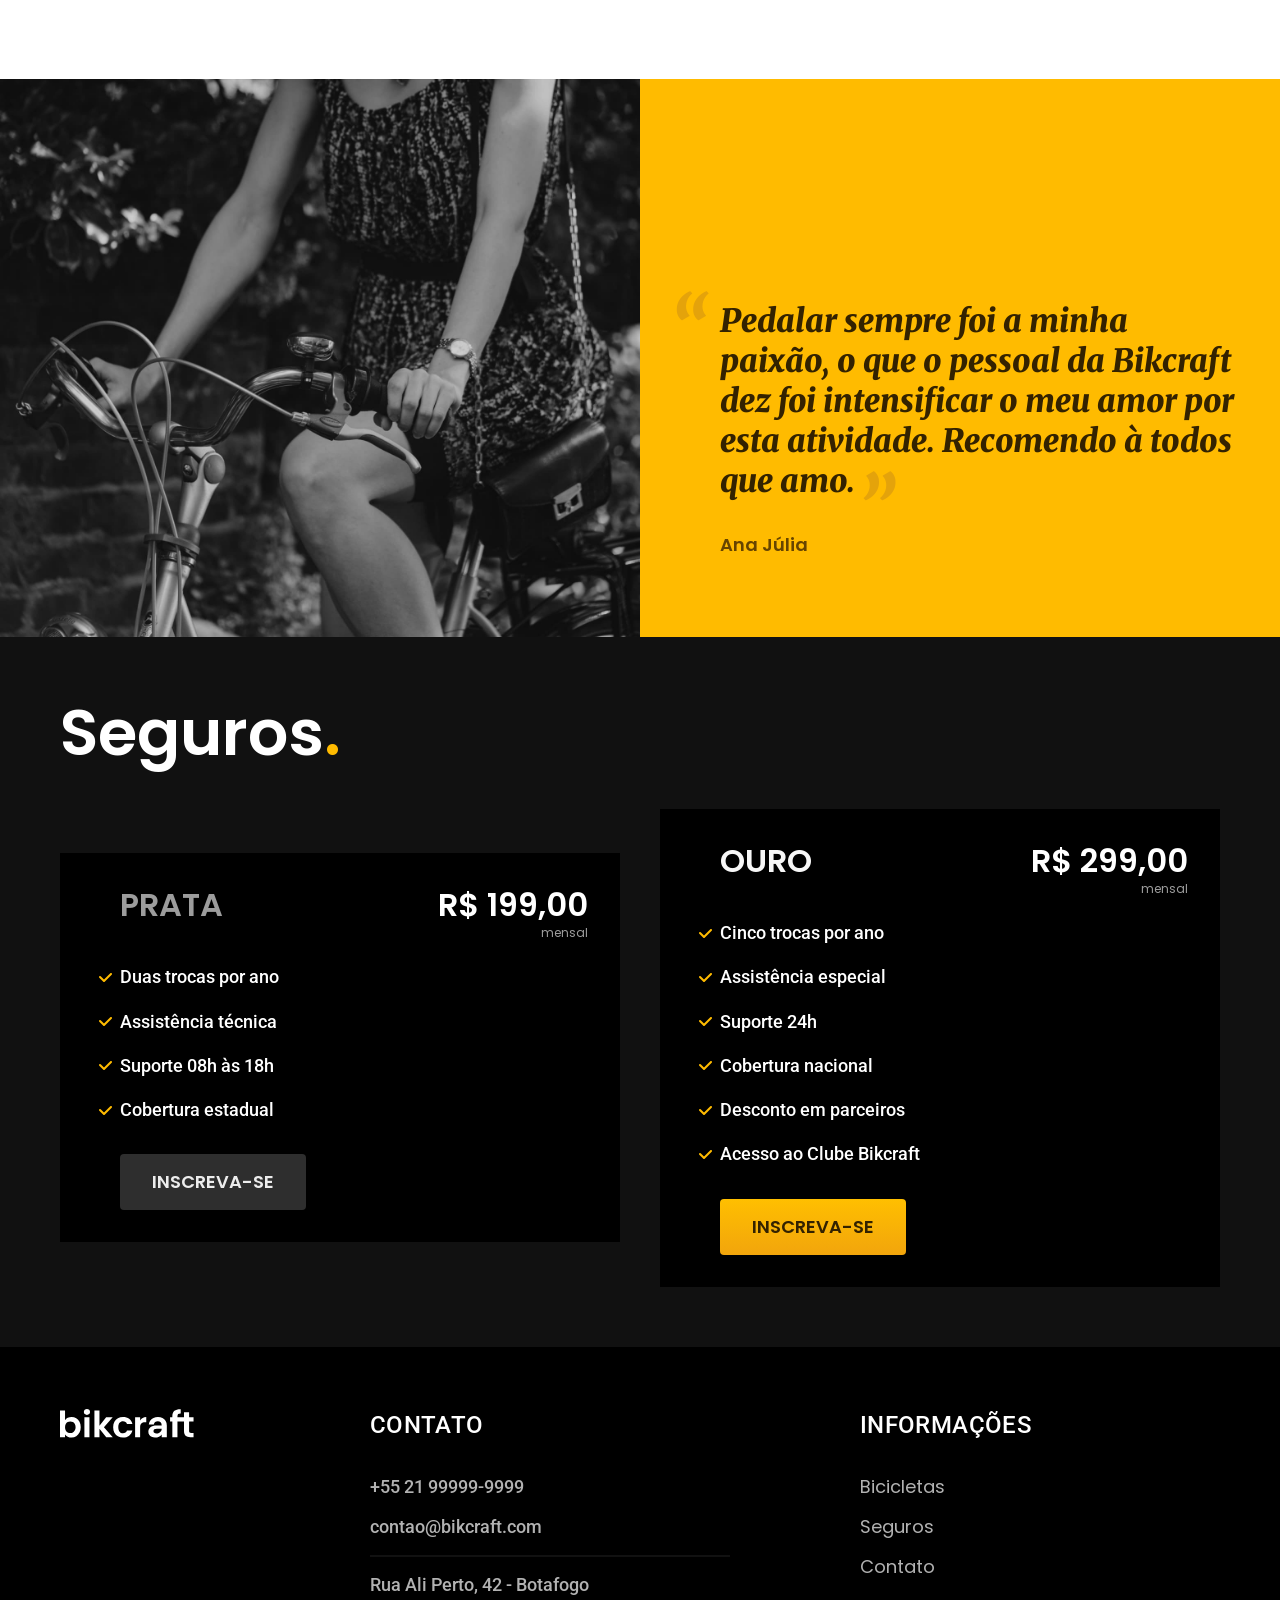
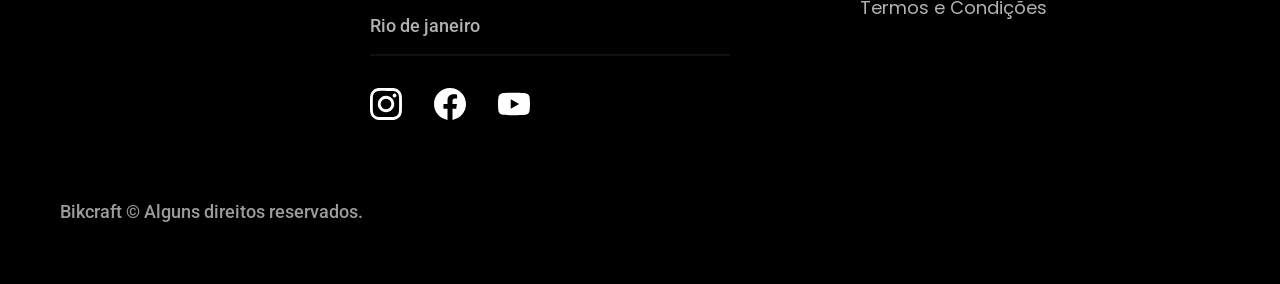
==== commit e361c2e7: "Inclusão da área footer no projeto Bikcraft. Implementação da área footer no projeto Bikcraft." ====
--- a/index.html
+++ b/index.html
@@ -220,6 +220,60 @@
 
         </article>
 
+        <footer class="footer_background">
+
+            <div class="footer container">
+                <img src="img/bikcraft.svg" alt="Bikcraft">
+                <div class="footer_contato">
+                    <h3 class="font-2-l-b cor_0">Contato</h3>
+                    <ul class="font-2-m cor_5">
+                        <li>
+                            <a href="tel:+5521999999999">+55 21 99999-9999</a>
+                        </li>
+                        <li>
+                            <a href="mailto:contao@bikcraft.com">contao@bikcraft.com</a>
+                        </li>
+                        <li>Rua Ali Perto, 42 - Botafogo</li>
+                        <li>Rio de janeiro</li>
+                    </ul>
+                    <div class="footer_redes">
+                        <a href="#">
+                            <img src="img/redes/instagram.svg" alt="instagram">
+                        </a>
+                        <a href="#">
+                            <img src="img/redes/facebook.svg" alt="facebook">
+                        </a>
+                        <a href="#">
+                            <img src="img/redes/youtube.svg" alt="youtube">
+                        </a>
+                    </div>
+                </div>
+                <div class="footer_informaçoes">
+                    <h3 class="font-2-l-b cor_0">Informações</h3>
+                    <nav>
+                        <ul class="font-1-m cor_5">
+                            <li>
+                                <a href="pages/bicicleta.html" title="Página sobre bicicletas">Bicicletas</a>
+                            </li>
+                            <li>
+                                <a href="pages/seguros.html" title="Página sobre seguros">Seguros</a>
+                            </li>
+                            <li>
+                                <a href="pages/contato.html" title="Página sobre contato">Contato</a>
+                            </li>
+                            <li>
+                                <a href="pages/termos.html" title="Página sobre contato">Termos e Condições</a>
+                            </li>
+                        </ul>
+                    </nav>
+                </div>
+                <p class="footer_copy font-2-m cor_6">
+                    Bikcraft © Alguns direitos reservados.
+                </p>
+            </div>
+
+        </footer>
+
     </body>
 
 </html>
--- a/css/style.css
+++ b/css/style.css
@@ -3,6 +3,7 @@
 @import url("./utilidades/cores.css");
 
 @import url("./global/header.css");
+@import url("./global/footer.css");
 
 /* Utilidades */
 @import url("./utilidades/componentes.css");
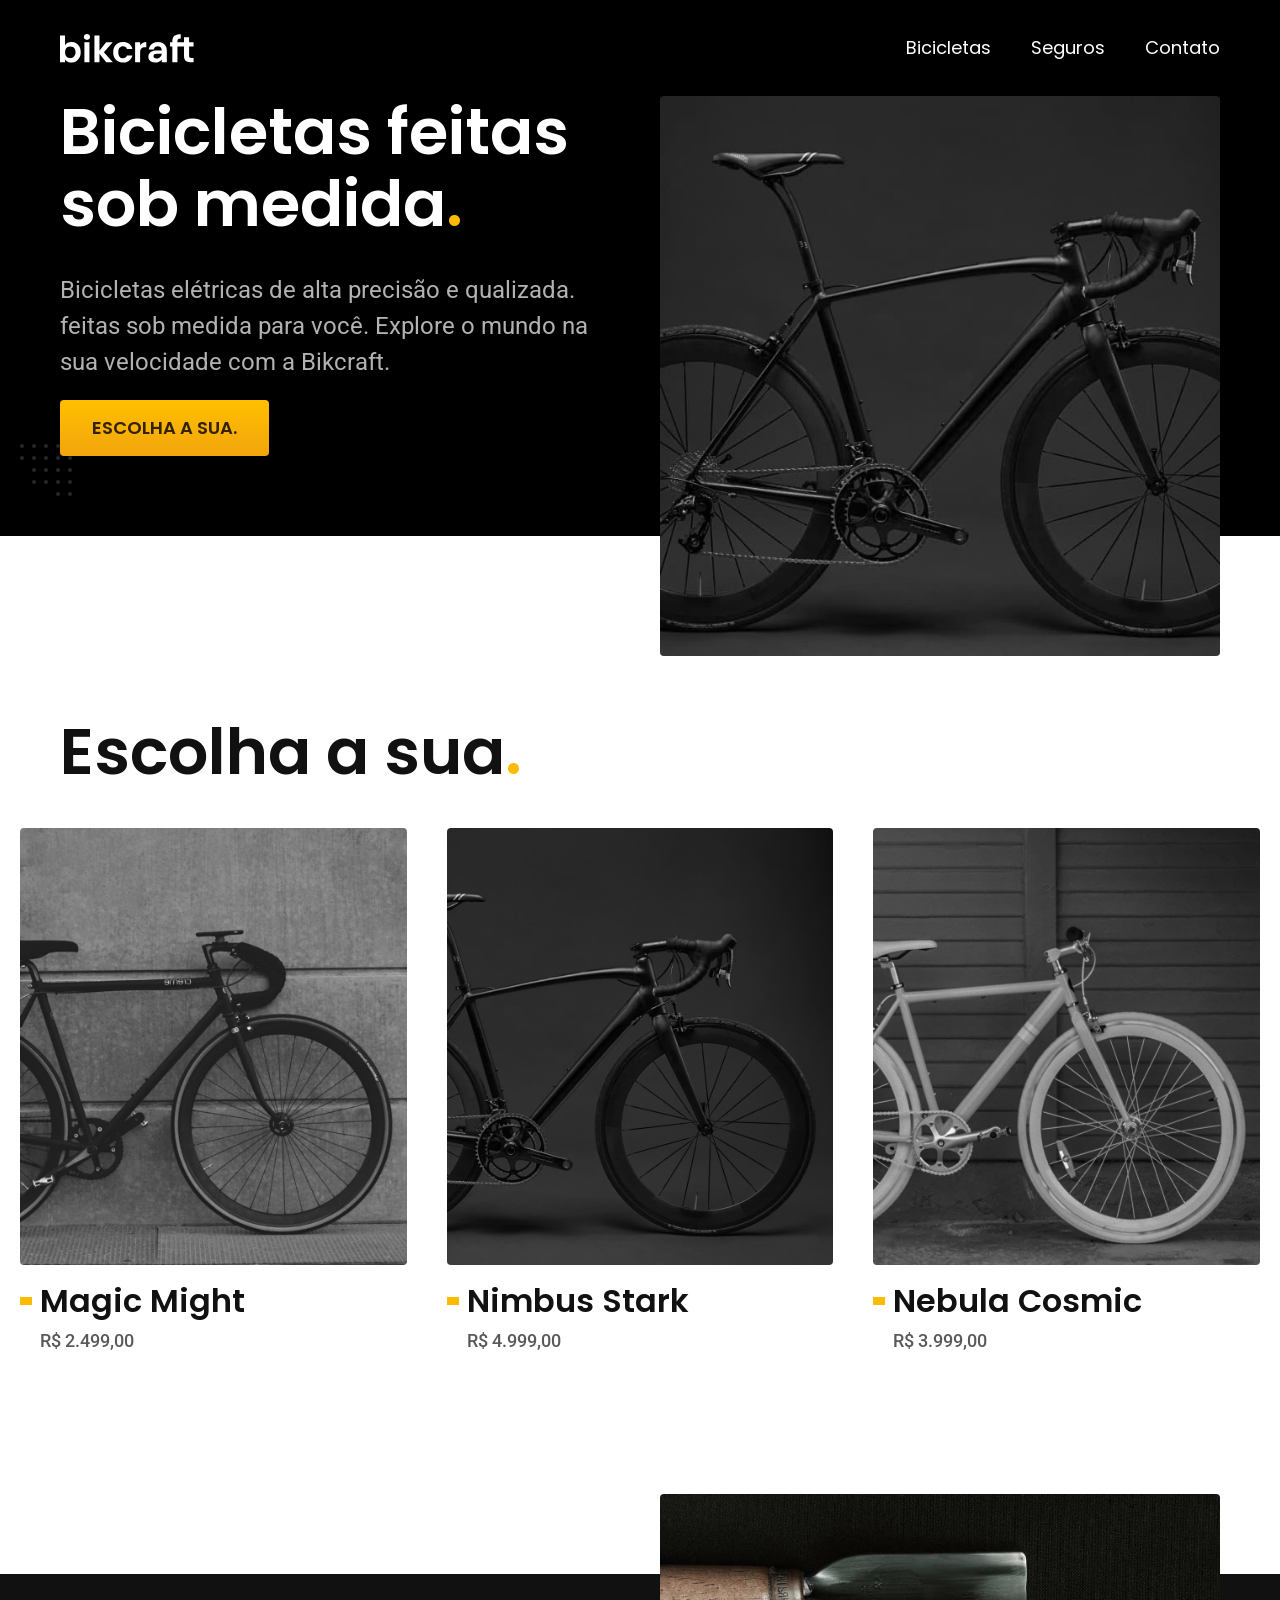
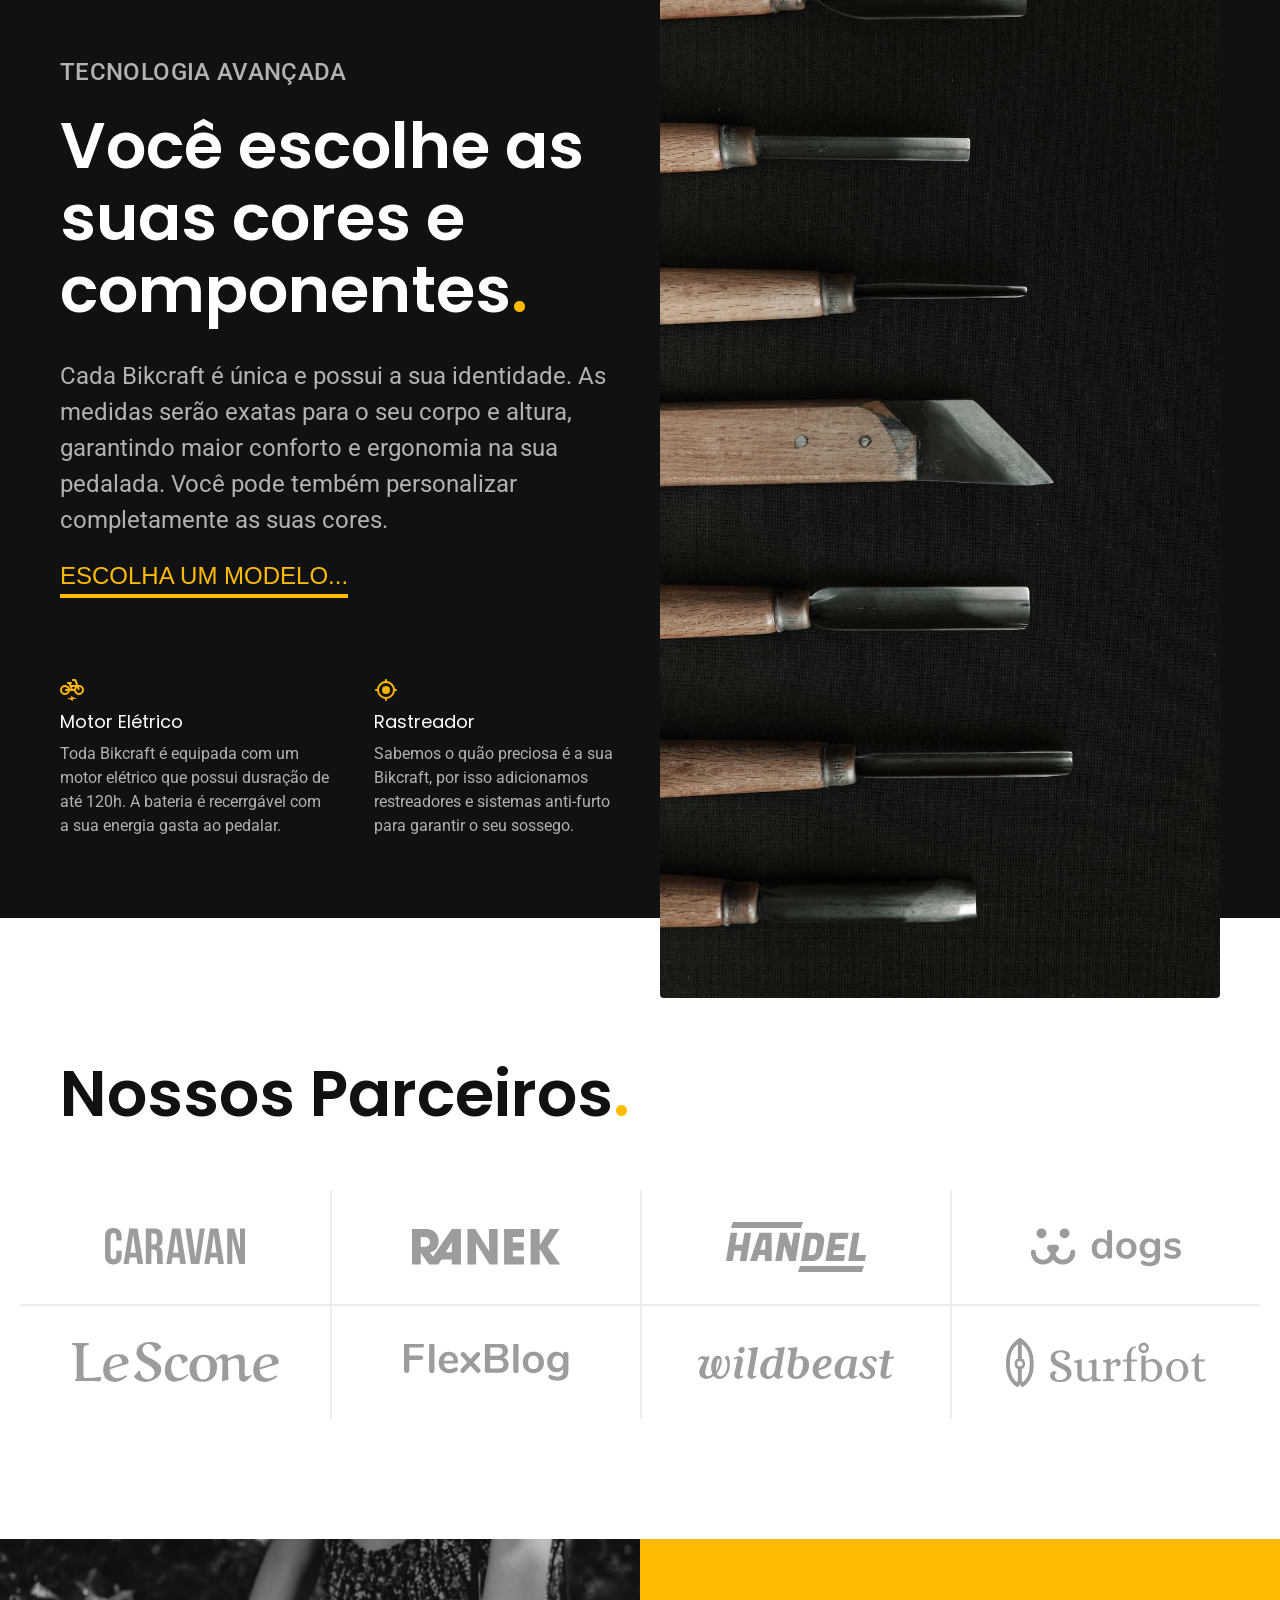
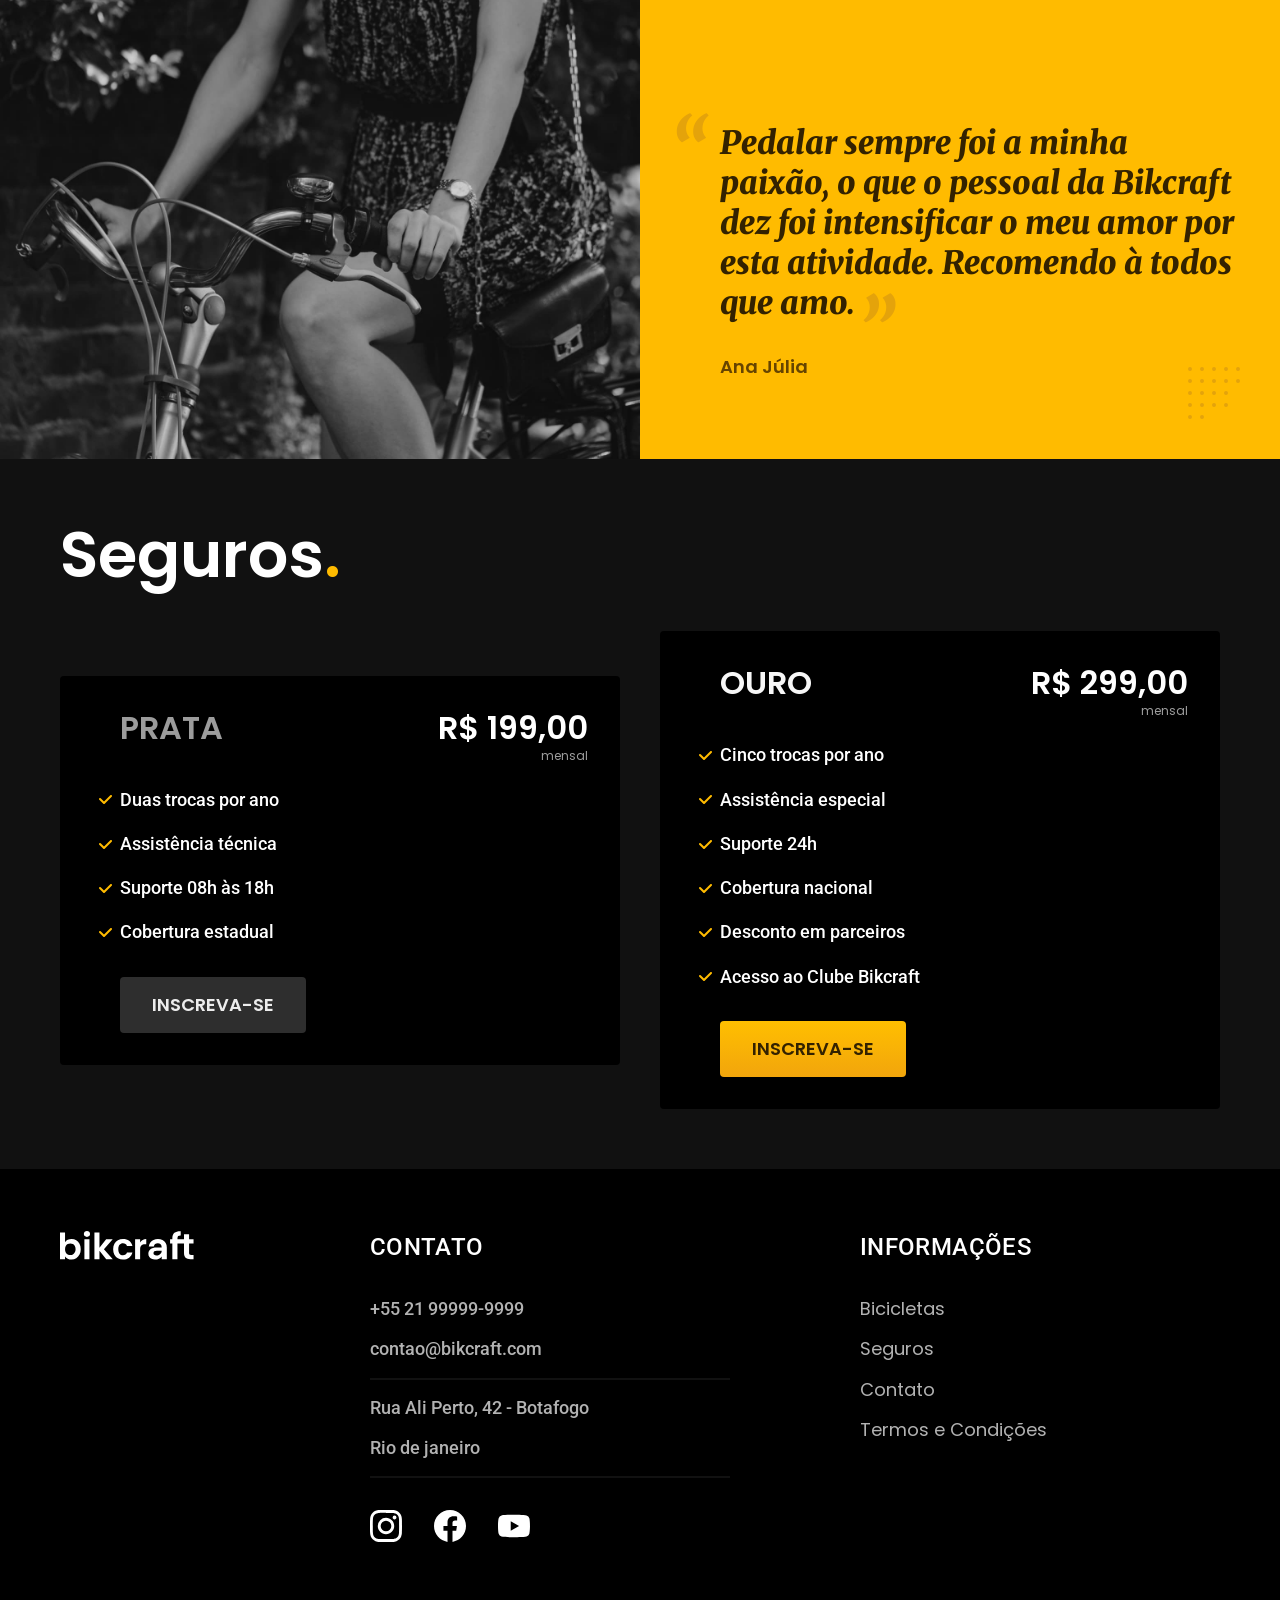
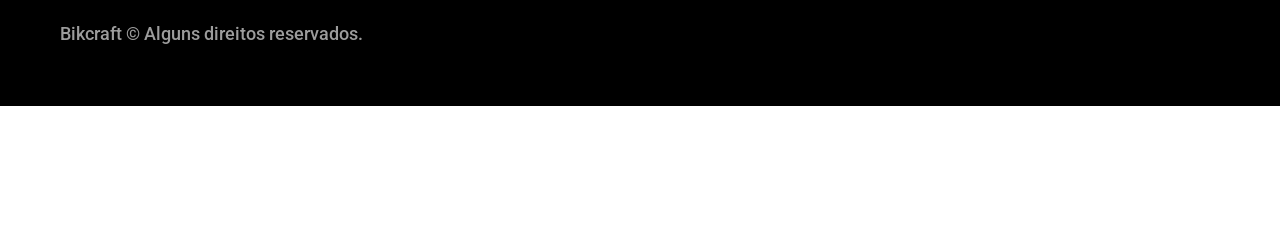
==== commit 8a3663c7: "Acrescentada algumas otimizações no HTML e CSS Implementação de algumas otimizações no HTML e CSS" ====
--- a/index.html
+++ b/index.html
@@ -6,6 +6,9 @@
         <meta name="viewport" content="width=device-width, initial-scale=1.0">
         <meta name="description" content="Bicicletas elétricas de alta precisão e qualidade, feitas sob medida para o cliente.  Explore o mundo na sua velocidade com a Bikcraft.">
         <title>Bikcraft - Bicicletas Elétricas</title>
+
+        <link rel="preload" href="css/style.css" as="style">
+               
         <link rel="stylesheet" href="css/style.css">
 
         <link rel="preconnect" href="https://fonts.googleapis.com">
@@ -21,13 +24,13 @@
             <section class="header_container container">
                 <div class="logo">
                     <a href="index.html" title="Página principal">
-                        <img src="img/bikcraft.svg" alt="Logo da Bikcraft">
+                        <img src="img/bikcraft.svg" width="136" height="32" alt="Logo da Bikcraft">
                     </a>
                 </div>
                 <nav aria-label="Navegação Primária">
                     <ul class="header_menu font-1-m cor_0">
                         <li>
-                            <a href="pages/bicicleta.html" title="Página sobre bicicletas">Bicicletas</a>
+                            <a href="pages/bicicletas.html" title="Página sobre bicicletas">Bicicletas</a>
                         </li>
                         <li>
                             <a href="pages/seguros.html" title="Página sobre seguros">Seguros</a>
@@ -51,9 +54,10 @@
                     </p>
                     <a href="pages/bicicleta.html" class="botao">Escolha a sua.</a>
                 </div>
-                <div class="introducao_imagem">
-                    <img src="img/fotos/introducao.jpg" alt="Uma bicicleta el´trica preta">
-                </div>
+                <picture class="introducao_imagem"> 
+                    <source media="(max-width: 800px)" srcset="img/bicicletas/nimbus.jpg">  
+                    <img src="img/fotos/introducao.jpg" width="1280" height="1600" alt="Uma bicicleta elétrica preta">
+                </picture>
             </section>
         </main>
 
@@ -64,7 +68,7 @@
             <ul>
                 <li>
                     <a href="pages/bicicletas/magic.html">
-                        <img src="img/bicicletas/magic-home.jpg" alt="Bicicleta preta">
+                        <img src="img/bicicletas/magic-home.jpg" width="920" height="1040" alt="Bicicleta preta">
                         <h3 class="font-1-xl">Magic Might</h3>
                         <span class="font-2-m cor_8">R$ 2.499,00</span>
                     </a>
@@ -72,7 +76,7 @@
 
                 <li>
                     <a href="pages/bicicletas/nimbus.html">
-                        <img src="img/bicicletas/nimbus-home.jpg" alt="Bicicleta preta">
+                        <img src="img/bicicletas/nimbus-home.jpg" width="920" height="1040" alt="Bicicleta preta">
                         <h3 class="font-1-xl">Nimbus Stark</h3>
                         <span class="font-2-m cor_8">R$ 4.999,00</span>
                     </a>
@@ -80,7 +84,7 @@
 
                 <li>
                     <a href="pages/bicicletas/magic.html">
-                        <img src="img/bicicletas/nebula-home.jpg" alt="Bicicleta preta">
+                        <img src="img/bicicletas/nebula-home.jpg" width="920" height="1040" alt="Bicicleta preta">
                         <h3 class="font-1-xl">Nebula Cosmic</h3>
                         <span class="font-2-m cor_8">R$ 3.999,00</span>
                     </a>
@@ -103,14 +107,14 @@
 
                     <div class="tecnologia_vantagens">
                         <div>
-                            <img src="img/icones/eletrica.svg" alt="">
+                            <img src="img/icones/eletrica.svg" width="24" height="24" alt="">
                             <h3 class="font-1-m cor_0">Motor Elétrico</h3>
                             <p class="font-2-s cor_5">
                                 Toda Bikcraft é equipada com um motor elétrico que possui dusração de até 120h.  A bateria é recerrgável com a sua energia gasta ao pedalar.
                             </p>
                         </div>
                         <div>
-                            <img src="img/icones/rastreador.svg" alt="">
+                            <img src="img/icones/rastreador.svg" width="24" height="24" alt="">
                             <h3 class="font-1-m cor_0">Rastreador</h3>
                             <p class="font-2-s cor_5">
                                 Sabemos o quão preciosa é a sua Bikcraft, por isso adicionamos restreadores e sistemas anti-furto para garantir o seu sossego.
@@ -122,7 +126,7 @@
 
                 <div class="tecnologia_imagem">
 
-                    <img src="img/fotos/tecnologia.jpg" alt="">
+                    <img src="img/fotos/tecnologia.jpg" width="1200" height="1920" alt="">
 
                 </div>
 
@@ -136,28 +140,28 @@
 
             <ul>
                 <li>
-                    <img src="img/parceiros/caravan.svg" alt="Caravan">
-                </li>
-                <li>
-                    <img src="img/parceiros/ranek.svg" alt="Ranek">
-                </li>
-                <li>
-                    <img src="img/parceiros/handel.svg" alt="Handel">
-                </li>
-                <li>
-                    <img src="img/parceiros/dogs.svg" alt="Dogs">
-                </li>
-                <li>
-                     <img src="img/parceiros/lescone.svg" alt="Lescone">
-                </li>
-                <li>
-                    <img src="img/parceiros/flexblog.svg" alt="Flexblog">
-                </li>
-                <li>
-                    <img src="img/parceiros/wildbeast.svg" alt="Wildbeast">
-                </li>
-                <li>
-                    <img src="img/parceiros/surfbot.svg" alt="Surfbot">
+                    <img src="img/parceiros/caravan.svg" width="140" height="38" alt="Caravan">
+                </li>
+                <li>
+                    <img src="img/parceiros/ranek.svg" width="149" height="36" alt="Ranek">
+                </li>
+                <li>
+                    <img src="img/parceiros/handel.svg" width="140" height="50" alt="Handel">
+                </li>
+                <li>
+                    <img src="img/parceiros/dogs.svg" width="152" height="39" alt="Dogs">
+                </li>
+                <li>
+                     <img src="img/parceiros/lescone.svg" width="208" height="41" alt="Lescone">
+                </li>
+                <li>
+                    <img src="img/parceiros/flexblog.svg" width="165" height="38" alt="Flexblog">
+                </li>
+                <li>
+                    <img src="img/parceiros/wildbeast.svg" width="196" height="34" alt="Wildbeast">
+                </li>
+                <li>
+                    <img src="img/parceiros/surfbot.svg" width="200" height="49" alt="Surfbot">
                 </li>
             </ul>
         </section>
@@ -167,7 +171,7 @@
         <section class="depoimento" aria-label="Depoimento">
 
             <div>
-                <img src="img/fotos/depoimento.jpg" alt="Pessoa pedalando uma bicicleta Bikcraft">
+                <img src="img/fotos/depoimento.jpg" width="1560" height="1360" alt="Pessoa pedalando uma bicicleta Bikcraft">
             </div>
 
             <div class="depoimento_conteudo">
@@ -223,7 +227,7 @@
         <footer class="footer_background">
 
             <div class="footer container">
-                <img src="img/bikcraft.svg" alt="Bikcraft">
+                <img src="img/bikcraft.svg" width="136" height="32" alt="Bikcraft">
                 <div class="footer_contato">
                     <h3 class="font-2-l-b cor_0">Contato</h3>
                     <ul class="font-2-m cor_5">
@@ -238,13 +242,13 @@
                     </ul>
                     <div class="footer_redes">
                         <a href="#">
-                            <img src="img/redes/instagram.svg" alt="instagram">
+                            <img src="img/redes/instagram.svg" width="32" height="32" alt="instagram">
                         </a>
                         <a href="#">
-                            <img src="img/redes/facebook.svg" alt="facebook">
+                            <img src="img/redes/facebook.svg" width="32" height="32" alt="facebook">
                         </a>
                         <a href="#">
-                            <img src="img/redes/youtube.svg" alt="youtube">
+                            <img src="img/redes/youtube.svg" width="32" height="32" alt="youtube">
                         </a>
                     </div>
                 </div>
@@ -253,7 +257,7 @@
                     <nav>
                         <ul class="font-1-m cor_5">
                             <li>
-                                <a href="pages/bicicleta.html" title="Página sobre bicicletas">Bicicletas</a>
+                                <a href="pages/bicicletas.html" title="Página sobre bicicletas">Bicicletas</a>
                             </li>
                             <li>
                                 <a href="pages/seguros.html" title="Página sobre seguros">Seguros</a>
--- a/css/style.css
+++ b/css/style.css
@@ -7,6 +7,7 @@
 
 /* Utilidades */
 @import url("./utilidades/componentes.css");
+@import url("./utilidades/formulario.css");
 
 /* Home */
 @import url("./home/introducao.css");
@@ -16,9 +17,26 @@
 
 /* Bicicletas */
 @import url("./bicicletas/bicicletas_lista.css");
+@import url("./bicicletas/bicicletas.css");
+
+/* Bicicleta */
+@import url("./bicicleta/bicicleta.css");
+@import url("./bicicleta/seguro.css");
 
 /* Seguros */
 @import url("./seguros/seguros.css");
+@import url("./seguros/vantagens.css");
+@import url("./seguros/perguntas.css");
+
+/* Contato */
+@import url("./contato/contato.css");
+@import url("./contato/lojas.css");
+
+/* Orçamento */
+@import url("./orcamento/orcamento.css");
+
+/* Termos */
+@import url("./termos/termos.css");
 
 
 
--- a/css/style.css
+++ b/css/style.css
@@ -7,6 +7,7 @@
 
 /* Utilidades */
 @import url("./utilidades/componentes.css");
+@import url("./utilidades/formulario.css");
 
 /* Home */
 @import url("./home/introducao.css");
@@ -16,9 +17,26 @@
 
 /* Bicicletas */
 @import url("./bicicletas/bicicletas_lista.css");
+@import url("./bicicletas/bicicletas.css");
+
+/* Bicicleta */
+@import url("./bicicleta/bicicleta.css");
+@import url("./bicicleta/seguro.css");
 
 /* Seguros */
 @import url("./seguros/seguros.css");
+@import url("./seguros/vantagens.css");
+@import url("./seguros/perguntas.css");
+
+/* Contato */
+@import url("./contato/contato.css");
+@import url("./contato/lojas.css");
+
+/* Orçamento */
+@import url("./orcamento/orcamento.css");
+
+/* Termos */
+@import url("./termos/termos.css");
 
 
 
